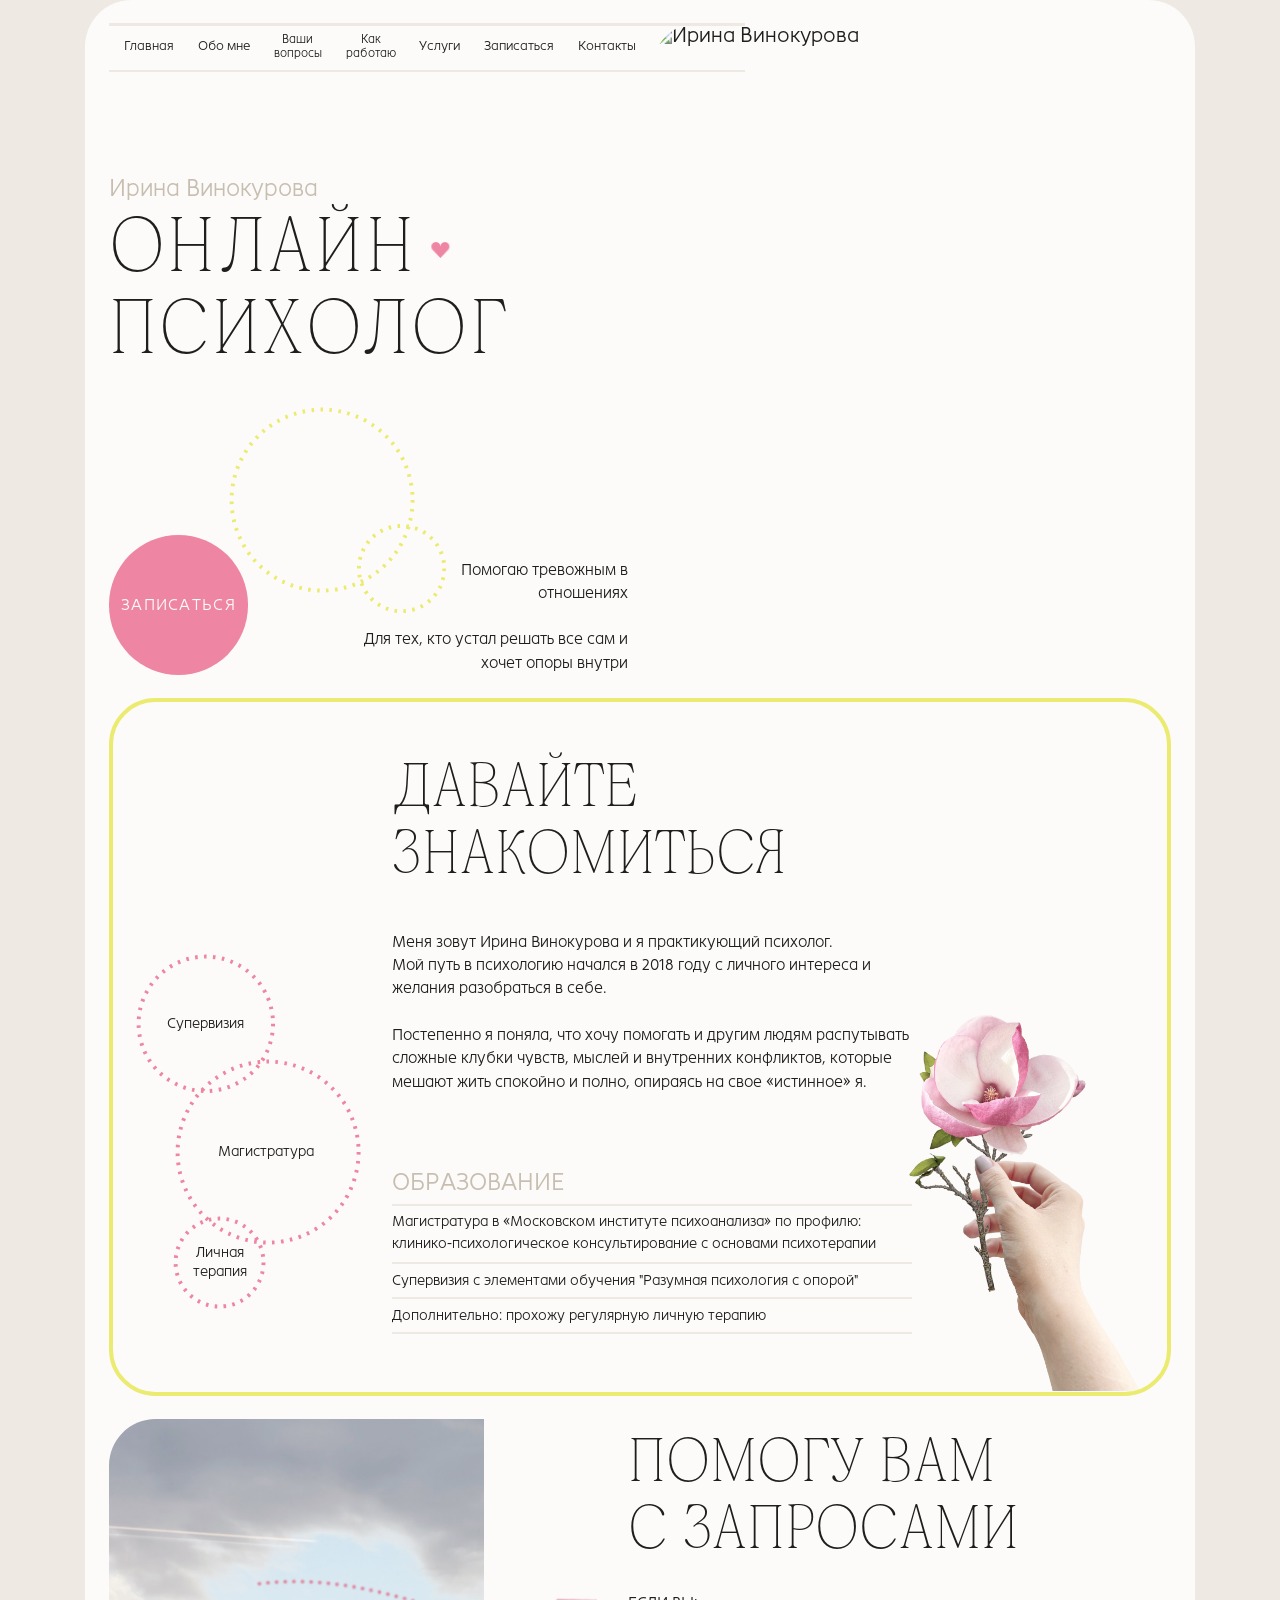
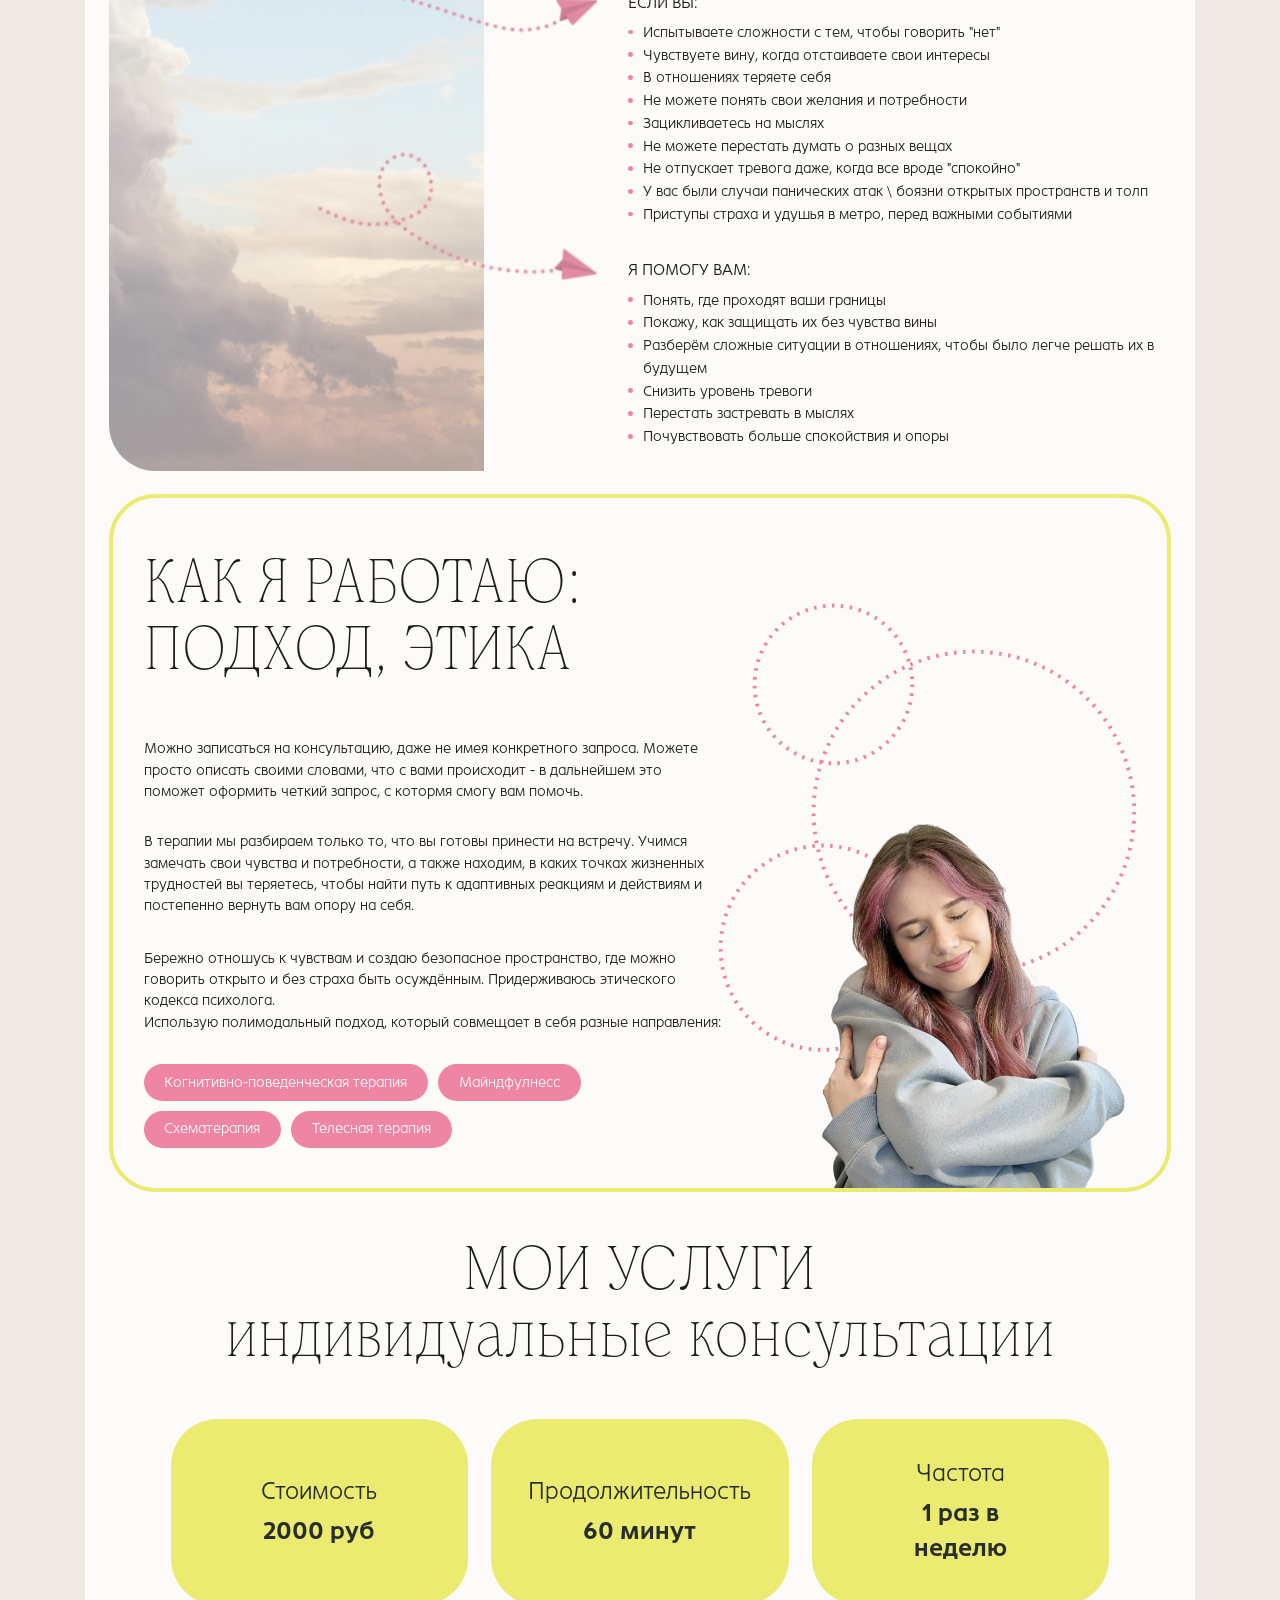
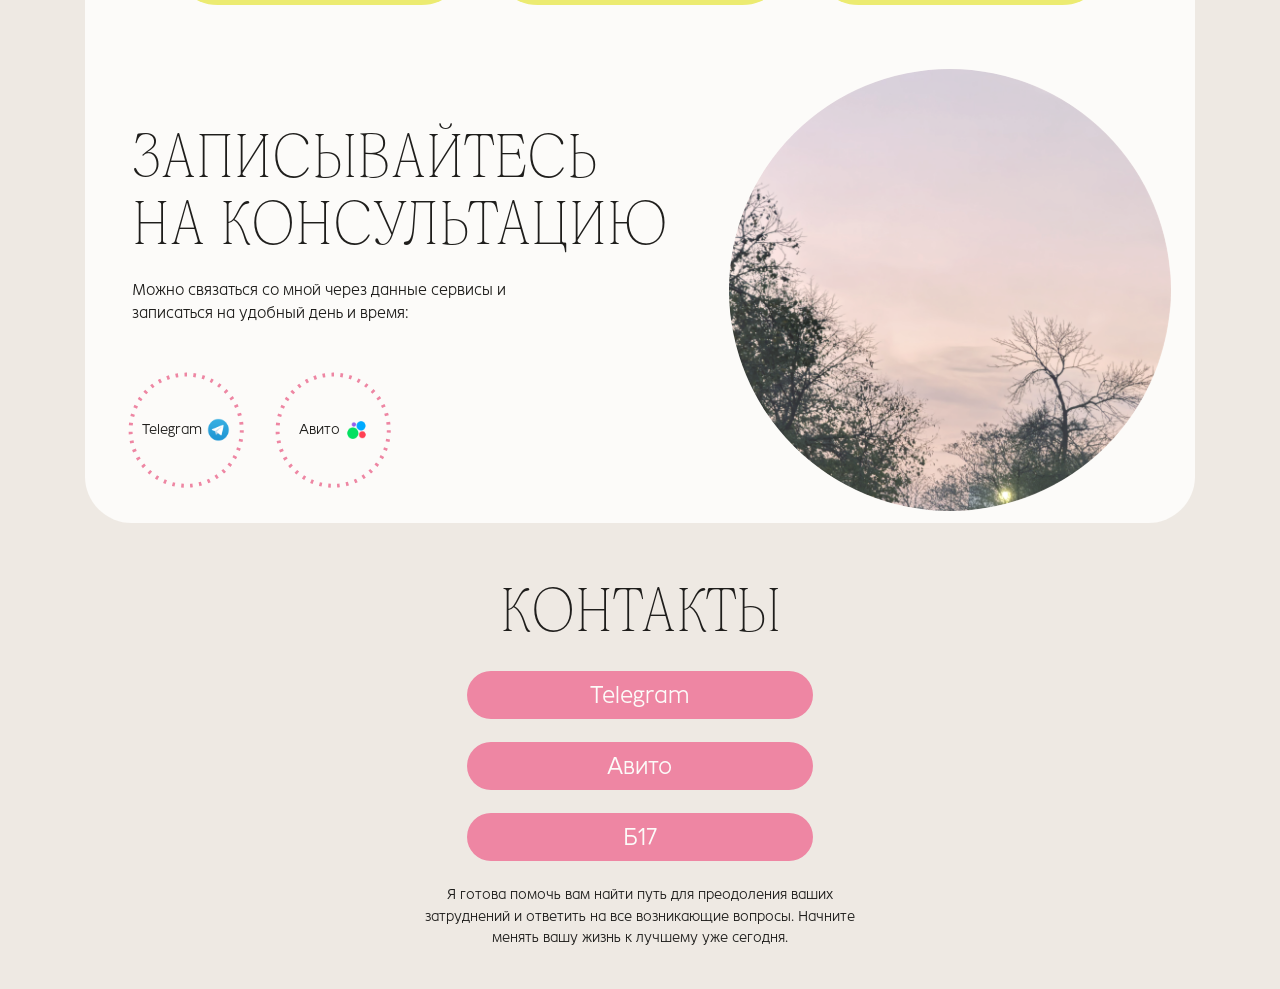
==== site/index.html @ 0ea5b1a6 "Add mobile version with responsive CSS" ====
<!DOCTYPE html>
<html lang="ru">
<head>
    <meta charset="UTF-8">
    <meta name="viewport" content="width=device-width, initial-scale=1.0">
    <title>Ирина Винокурова — Онлайн психолог</title>
    <link rel="stylesheet" href="css/style.css">
    <link rel="stylesheet" href="css/desktop.css" media="screen and (min-width: 601px)">
    <link rel="stylesheet" href="css/mobile.css" media="screen and (max-width: 600px)">
    <script>
        function scaleLayout() {
            const currentWidth = window.innerWidth;
            const wrapper = document.querySelector('.body-wrapper');
            if (!wrapper) return;
            
            if (currentWidth <= 600) {
                const baseWidth = 318;
                const scale = currentWidth / baseWidth;
                wrapper.style.zoom = scale;
            } else {
                const baseWidth = 990;
                const scale = currentWidth / baseWidth;
                wrapper.style.zoom = scale;
            }
        }
        window.addEventListener('resize', scaleLayout);
        window.addEventListener('load', scaleLayout);
    </script>
</head>
<body>
    <div class="body-wrapper">
            <div class="page-inner">

            <!-- ==================== СЕКЦИЯ 1: ГЛАВНАЯ ==================== -->
            <section class="section section-hero" id="main">
                <div class="hero-line-top"></div>

                <nav class="nav">
                    <a href="#main" class="nav-link">Главная</a>
                    <a href="#about" class="nav-link">Обо мне</a>
                    <a href="#requests" class="nav-link nav-link-two-lines">Ваши<br>вопросы</a>
                    <a href="#approach" class="nav-link nav-link-two-lines">Как<br>работаю</a>
                    <a href="#services" class="nav-link">Услуги</a>
                    <a href="#booking" class="nav-link">Записаться</a>
                    <a href="#contacts" class="nav-link">Контакты</a>
                </nav>

                <div class="hero-line-bottom"></div>

                <p class="name">Ирина Винокурова</p>

                <h1 class="hero-title">
                    ОНЛАЙН <img src="assets/images/heart.png" alt="" class="heart-icon"><br>ПСИХОЛОГ
                </h1>

                <svg class="dashed-circle-big" viewBox="0 0 144 144">
                    <circle cx="72" cy="72" r="70" fill="none" stroke="#ECEB71" stroke-width="3.06" stroke-dasharray="2 4.98"/>
                </svg>
                <svg class="dashed-circle-small" viewBox="0 0 69 69">
                    <circle cx="34.5" cy="34.5" r="33" fill="none" stroke="#ECEB71" stroke-width="3.06" stroke-dasharray="2 4.91"/>
                </svg>

                <a href="#booking" class="btn-circle">
                    <span>ЗАПИСАТЬСЯ</span>
                </a>

                <p class="hero-text hero-text-1">Помогаю тревожным в<br>отношениях</p>
                <p class="hero-text hero-text-2">Для тех, кто устал решать все сам и<br>хочет опоры внутри</p>

                <div class="hero-photo">
                    <img src="assets/images/ava.png" alt="Ирина Винокурова">
                </div>
            </section>

            <!-- ==================== СЕКЦИЯ 2: ОБО МНЕ ==================== -->
            <section class="section section-about" id="about">
                <div class="about-frame"></div>

                <svg class="about-circle-medium" viewBox="0 0 108 108">
                    <circle cx="54" cy="54" r="52" fill="none" stroke="#EE86A3" stroke-width="3.06" stroke-dasharray="2 4.95"/>
                </svg>
                <span class="about-circle-label about-circle-label-1">Супервизия</span>

                <svg class="about-circle-big" viewBox="0 0 144 144">
                    <circle cx="72" cy="72" r="70" fill="none" stroke="#EE86A3" stroke-width="3.06" stroke-dasharray="2 4.98"/>
                </svg>
                <span class="about-circle-label about-circle-label-2">Магистратура</span>

                <svg class="about-circle-small" viewBox="0 0 72 72">
                    <circle cx="36" cy="36" r="34" fill="none" stroke="#EE86A3" stroke-width="3.06" stroke-dasharray="2 4.89"/>
                </svg>
                <span class="about-circle-label about-circle-label-3">Личная<br>терапия</span>

                <h2 class="section-title about-title">ДАВАЙТЕ<br>ЗНАКОМИТЬСЯ</h2>

                <p class="about-text about-text-1">Меня зовут Ирина Винокурова и я практикующий психолог.<br>Мой путь в психологию начался в 2018 году с личного интереса и желания разобраться в себе.</p>
                <p class="about-text about-text-2">Постепенно я поняла, что хочу помогать и другим людям распутывать сложные клубки чувств, мыслей и внутренних конфликтов, которые мешают жить спокойно и полно, опираясь на свое «истинное» я.</p>

                <p class="about-subtitle">ОБРАЗОВАНИЕ</p>
                <div class="about-line about-line-1"></div>
                <p class="about-edu about-edu-1">Магистратура в «Московском институте психоанализа» по профилю:<br>клинико-психологическое консультирование с основами психотерапии</p>
                <div class="about-line about-line-2"></div>
                <p class="about-edu about-edu-2">Супервизия с элементами обучения "Разумная психология с опорой"</p>
                <div class="about-line about-line-3"></div>
                <p class="about-edu about-edu-3">Дополнительно: прохожу регулярную личную терапию</p>
                <div class="about-line about-line-4"></div>

                <div class="about-photo">
                    <img src="assets/images/hand.png" alt="">
                </div>
            </section>

            <!-- ==================== СЕКЦИЯ 3: ВАШИ ЗАПРОСЫ ==================== -->
            <section class="section section-requests" id="requests">
                <div class="requests-photo">
                    <img src="assets/images/sky.png" alt="">
                </div>
                <img src="assets/images/plane.png" alt="" class="requests-plane">

                <h2 class="section-title requests-title">ПОМОГУ ВАМ<br>С ЗАПРОСАМИ</h2>

                <div class="requests-list requests-list-if">
                    <p class="requests-list-title">ЕСЛИ ВЫ:</p>
                    <div class="requests-item"><span class="requests-dot"></span>Испытываете сложности с тем, чтобы говорить "нет"</div>
                    <div class="requests-item"><span class="requests-dot"></span>Чувствуете вину, когда отстаиваете свои интересы</div>
                    <div class="requests-item"><span class="requests-dot"></span>В отношениях теряете себя</div>
                    <div class="requests-item"><span class="requests-dot"></span>Не можете понять свои желания и потребности</div>
                    <div class="requests-item"><span class="requests-dot"></span>Зацикливаетесь на мыслях</div>
                    <div class="requests-item"><span class="requests-dot"></span>Не можете перестать думать о разных вещах</div>
                    <div class="requests-item"><span class="requests-dot"></span>Не отпускает тревога даже, когда все вроде "спокойно"</div>
                    <div class="requests-item"><span class="requests-dot"></span>У вас были случаи панических атак \ боязни открытых пространств и толп</div>
                    <div class="requests-item"><span class="requests-dot"></span>Приступы страха и удушья в метро, перед важными событиями</div>
                </div>

                <div class="requests-list requests-list-help">
                    <p class="requests-list-title">Я ПОМОГУ ВАМ:</p>
                    <div class="requests-item"><span class="requests-dot"></span>Понять, где проходят ваши границы</div>
                    <div class="requests-item"><span class="requests-dot"></span>Покажу, как защищать их без чувства вины</div>
                    <div class="requests-item"><span class="requests-dot"></span>Разберём сложные ситуации в отношениях, чтобы было легче решать их в будущем</div>
                    <div class="requests-item"><span class="requests-dot"></span>Снизить уровень тревоги</div>
                    <div class="requests-item"><span class="requests-dot"></span>Перестать застревать в мыслях</div>
                    <div class="requests-item"><span class="requests-dot"></span>Почувствовать больше спокойствия и опоры</div>
                </div>
            </section>

            <!-- ==================== СЕКЦИЯ 4: КАК РАБОТАЮ ==================== -->
            <section class="section section-approach" id="approach">
                <div class="approach-frame"></div>

                <h2 class="section-title approach-title">КАК Я РАБОТАЮ:<br>ПОДХОД, ЭТИКА</h2>

                <p class="approach-text approach-text-1">Можно записаться на консультацию, даже не имея конкретного запроса. Можете просто описать своими словами, что с вами происходит - в дальнейшем это поможет оформить четкий запрос, с котормя смогу вам помочь.</p>
                <p class="approach-text approach-text-2">В терапии мы разбираем только то, что вы готовы принести на встречу. Учимся замечать свои чувства и потребности, а также находим, в каких точках жизненных трудностей вы теряетесь, чтобы найти путь к адаптивных реакциям и действиям и постепенно вернуть вам опору на себя.</p>
                <p class="approach-text approach-text-3">Бережно отношусь к чувствам и создаю безопасное пространство, где можно говорить открыто и без страха быть осуждённым. Придерживаюсь этического кодекса психолога.<br>Использую полимодальный подход, который совмещает в себя разные направления:</p>

                <div class="approach-pills">
                    <div class="pill">Когнитивно-поведенческая терапия</div>
                    <div class="pill">Майндфулнесс</div>
                    <div class="pill">Схематерапия</div>
                    <div class="pill">Телесная терапия</div>
                </div>

                <svg class="approach-circle-small" viewBox="0 0 126 126">
                    <circle cx="63" cy="63" r="61" fill="none" stroke="#EE86A3" stroke-width="3.06" stroke-dasharray="2 4.97"/>
                </svg>
                <svg class="approach-circle-big" viewBox="0 0 252 252">
                    <circle cx="126" cy="126" r="124" fill="none" stroke="#EE86A3" stroke-width="3.06" stroke-dasharray="2 5.02"/>
                </svg>
                <svg class="approach-circle-medium" viewBox="0 0 162 162">
                    <circle cx="81" cy="81" r="79" fill="none" stroke="#EE86A3" stroke-width="3.06" stroke-dasharray="2 4.99"/>
                </svg>

                <div class="approach-photo">
                    <img src="assets/images/hugs.png" alt="">
                </div>
            </section>

            <!-- ==================== СЕКЦИЯ 5: УСЛУГИ ==================== -->
            <section class="section section-services" id="services">
                <h2 class="section-title services-title">МОИ УСЛУГИ<br>индивидуальные консультации</h2>

                <div class="services-cards">
                    <div class="service-card">
                        <p class="service-label">Стоимость</p>
                        <p class="service-value">2000 руб</p>
                    </div>
                    <div class="service-card">
                        <p class="service-label">Продолжительность</p>
                        <p class="service-value">60 минут</p>
                    </div>
                    <div class="service-card">
                        <p class="service-label">Частота</p>
                        <p class="service-value">1 раз в<br>неделю</p>
                    </div>
                </div>
            </section>

            <!-- ==================== СЕКЦИЯ 6: ЗАПИСАТЬСЯ ==================== -->
            <section class="section section-booking" id="booking">
                <h2 class="section-title booking-title">ЗАПИСЫВАЙТЕСЬ<br>НА КОНСУЛЬТАЦИЮ</h2>

                <p class="booking-text">Можно связаться со мной через данные сервисы и<br>записаться на удобный день и время:</p>

                <a href="https://t.me/ira_maemi" target="_blank" class="booking-circle booking-circle-left">
                    <svg class="booking-circle-svg" viewBox="0 0 90 90">
                        <circle cx="45" cy="45" r="43" fill="none" stroke="#EE86A3" stroke-width="3.06" stroke-dasharray="2 4.93"></circle>
                    </svg>
                    <span class="booking-circle-text">Telegram</span>
                    <img src="assets/images/Telegram.png" alt="Telegram" class="booking-circle-icon">
                </a>

                <a href="https://www.avito.ru/kaluga/predlozheniya_uslug/psiholog_onlayn._rabota_s_granitsami_i_otnosheniyami_7978698008" target="_blank" class="booking-circle booking-circle-right">
                    <svg class="booking-circle-svg" viewBox="0 0 90 90">
                        <circle cx="45" cy="45" r="43" fill="none" stroke="#EE86A3" stroke-width="3.06" stroke-dasharray="2 4.93"></circle>
                    </svg>
                    <span class="booking-circle-text">Авито</span>
                    <img src="assets/images/авито.png" alt="Авито" class="booking-circle-icon">
                </a>

                <div class="booking-photo">
                    <img src="assets/images/circle.png" alt="">
                </div>
            </section>

        </div>

        <!-- ==================== СЕКЦИЯ 7: КОНТАКТЫ ==================== -->
        <section class="section section-contacts" id="contacts">
            <h2 class="section-title contacts-title">КОНТАКТЫ</h2>

            <a href="https://t.me/ira_maemi" target="_blank" class="contact-pill">Telegram</a>
            <a href="https://www.avito.ru/kaluga/predlozheniya_uslug/psiholog_onlayn._rabota_s_granitsami_i_otnosheniyami_7978698008" target="_blank" class="contact-pill">Авито</a>
            <a href="https://www.b17.ru/id1115224/" target="_blank" class="contact-pill">Б17</a>

            <p class="contacts-text">Я готова помочь вам найти путь для преодоления ваших<br>затруднений и ответить на все возникающие вопросы. Начните<br>менять вашу жизнь к лучшему уже сегодня.</p>
        </section>

    </div>
</body>
</html>
---- site/css/style.css ----
/* ==================== ШРИФТЫ ==================== */
@font-face {
  font-family: 'Bonche';
  src: url('../assets/fonts/Bonche-Light.otf') format('opentype');
  font-weight: 300;
  font-style: normal;
}

@font-face {
  font-family: 'AA Stetica';
  src: url('../assets/fonts/AA Stetica Regular.otf') format('opentype');
  font-weight: 400;
  font-style: normal;
}

@font-face {
  font-family: 'AA Stetica';
  src: url('../assets/fonts/AA Stetica Bold.otf') format('opentype');
  font-weight: 700;
  font-style: normal;
}

/* ==================== CSS-ПЕРЕМЕННЫЕ (ОБЩИЕ) ==================== */
:root {
  --bg-body: #eee9e3;
  --bg-inner: #FCFBF9;
  --text-primary: #1F1E1C;
  --text-secondary: #c7beb0;
  --text-white: #FCFBF9;
  --text-on-green: #282E2C;
  --pink: #EE86A3;
  --green: #ECEB71;
  --gray-line: #eee9e3;
}

/* ==================== БАЗОВЫЕ СТИЛИ ==================== */
* {
  margin: 0;
  padding: 0;
  box-sizing: border-box;
}

html {
  scroll-behavior: smooth;
}

body {
  font-family: 'AA Stetica', sans-serif;
  color: var(--text-primary);
  background: var(--bg-body);
  margin: 0;
  display: flex;
  justify-content: center;
}

/* ==================== ОБЩИЕ ЭЛЕМЕНТЫ ==================== */
.section {
  position: relative;
  width: 100%;
}

.section-title {
  font-family: 'Bonche', sans-serif;
  font-weight: 300;
  color: var(--text-primary);
  line-height: 1.15;
}
---- site/css/desktop.css ----
/* ==================== ШРИФТЫ ==================== */
@font-face {
  font-family: 'Bonche';
  src: url('../assets/fonts/Bonche-Light.otf') format('opentype');
  font-weight: 300;
  font-style: normal;
}

@font-face {
  font-family: 'AA Stetica';
  src: url('../assets/fonts/AA Stetica Regular.otf') format('opentype');
  font-weight: 400;
  font-style: normal;
}

@font-face {
  font-family: 'AA Stetica';
  src: url('../assets/fonts/AA Stetica Bold.otf') format('opentype');
  font-weight: 700;
  font-style: normal;
}

/* ==================== CSS-ПЕРЕМЕННЫЕ ==================== */
:root {
  --mod: 66px;
  --micro: 18px;
  --line: 18px;

  --bg-body: #eee9e3;
  --bg-inner: #FCFBF9;
  --text-primary: #1F1E1C;
  --text-secondary: #c7beb0;
  --text-white: #FCFBF9;
  --text-on-green: #282E2C;
  --pink: #EE86A3;
  --green: #ECEB71;
  --gray-line: #eee9e3;

  --radius: 36px;
}

/* ==================== БАЗОВЫЕ СТИЛИ ==================== */
* {
  margin: 0;
  padding: 0;
  box-sizing: border-box;
}

html {
  scroll-behavior: smooth;
}

body {
  font-family: 'AA Stetica', sans-serif;
  color: var(--text-primary);
  background: var(--bg-body);
  margin: 0;
  display: flex;
  justify-content: center;
}

/* ==================== ОБЩИЕ КОНТЕЙНЕРЫ ==================== */
.body-wrapper {
  width: 990px;
  background: var(--bg-body);
  position: relative;
  padding: 0 calc(var(--mod));
  box-sizing: border-box;
  margin: 0 auto;
}

.page-inner {
  background: var(--bg-inner);
  border-radius: var(--radius);
  position: relative;
  width: 858px;
  overflow: hidden;
}

/* ==================== ОБЩИЕ ЭЛЕМЕНТЫ ==================== */
.section {
  position: relative;
  width: 100%;
}

.section-title {
  font-family: 'Bonche', sans-serif;
  font-weight: 300;
  color: var(--text-primary);
  line-height: 1.15;
}

/* ==================== СЕКЦИЯ 1: ГЛАВНАЯ ==================== */
.section-hero {
  height: 540px;
}

/* Полоски */
.hero-line-top {
  position: absolute;
  top: 18px;
  left: 18px;
  width: 492px;
  height: 1.8px;
  background: var(--gray-line);
}

.hero-line-bottom {
  position: absolute;
  top: 54px;
  left: 18px;
  width: 492px;
  height: 1.8px;
  background: #eee9e3;
}

/* Навигация */
.nav {
  position: absolute;
  top: 18px;
  left: 18px;
  width: 420px;
  height: 36px;
  display: flex;
  align-items: center;
  justify-content: space-between;
  padding: 0 12px;
}

.nav-link {
  font-family: 'AA Stetica', sans-serif;
  font-size: 10px;
  color: var(--text-primary);
  text-decoration: none;
  text-align: center;
  line-height: 1.3;
  transition: opacity 0.3s;
}

.nav-link:hover {
  opacity: 0.7;
}

.nav-link-two-lines {
  font-size: 9px;
  line-height: 1.2;
}

/* Имя */
.name {
  position: absolute;
  top: 135px;
  left: 18px;
  font-family: 'AA Stetica', sans-serif;
  font-size: 18px;
  color: var(--text-secondary);
}

/* Заголовок */
.hero-title {
  position: absolute;
  top: 162px;
  left: 18px;
  font-family: 'Bonche', sans-serif;
  font-size: 57px;
  font-weight: 300;
  line-height: 1.1;
  color: var(--text-primary);
  letter-spacing: 2px;
}

.heart-icon {
  width: 14px;
  height: auto;
  display: inline-block;
  vertical-align: middle;
  margin: 0 4px;
  transform: translateX(-9px);
}

/* Пунктирные круги */
.dashed-circle-big {
  position: absolute;
  width: 144px;
  height: 144px;
  left: 111px;
  top: 315px;
}

.dashed-circle-small {
  position: absolute;
  width: 69px;
  height: 69px;
  left: 210px;
  top: 405px;
}

/* Кнопка ЗАПИСАТЬСЯ */
.btn-circle {
  position: absolute;
  width: 108px;
  height: 108px;
  background: var(--pink);
  border-radius: 50%;
  display: flex;
  align-items: center;
  justify-content: center;
  text-decoration: none;
  left: 18px;
  top: 414px;
  transition: transform 0.3s;
}

.btn-circle:hover {
  transform: scale(1.05);
}

.btn-circle span {
  font-family: 'AA Stetica', sans-serif;
  font-size: 12px;
  color: var(--text-white);
  text-align: center;
  letter-spacing: 1px;
}

/* Тексты справа */
.hero-text {
  position: absolute;
  right: 402px;
  font-family: 'AA Stetica', sans-serif;
  font-size: 12px;
  line-height: 1.5;
  color: var(--text-primary);
  text-align: right;
}

.hero-text-1 {
  top: 432px;
  right: 438px;
}

.hero-text-2 {
  top: 486px;
  right: 438px;
}

/* Фото */
.hero-photo {
  position: absolute;
  right: 18px;
  top: 18px;
  width: 402px;
  height: 504px;
  border-radius: var(--radius);
  overflow: hidden;
}

.hero-photo img {
  width: 100%;
  height: 100%;
  object-fit: cover;
}

/* ==================== СЕКЦИЯ 2: ОБО МНЕ ==================== */
.section-about {
  height: 539.6px;
}

/* Рамка секции */
.about-frame {
  position: absolute;
  top: 0;
  left: 18px;
  width: 822px;
  height: 540px;
  border: 3.6px solid var(--green);
  border-radius: var(--radius);
  pointer-events: none;
  z-index: 1;
}

/* Пунктирные круги слева */
.about-circle-medium {
  position: absolute;
  width: 108px;
  height: 108px;
  left: 39px;
  top: 198px;
}

.about-circle-big {
  position: absolute;
  width: 144px;
  height: 144px;
  left: 69px;
  top: 279px;
}

.about-circle-small {
  position: absolute;
  width: 72px;
  height: 72px;
  left: 68px;
  top: 400.5px;
}

.about-circle-label {
  position: absolute;
  font-family: 'AA Stetica', sans-serif;
  font-size: 11px;
  color: var(--text-primary);
  text-align: center;
  line-height: 1.3;
}

.about-circle-label-1 {
  left: 63px;
  top: 245px;
}

.about-circle-label-2 {
  left: 103px;
  top: 344px;
}

.about-circle-label-3 {
  left: 83px;
  top: 422.5px;
}

/* Заголовок */
.about-title {
  position: absolute;
  top: 45px;
  left: 237px;
  font-size: 45px;
}

/* Тексты */
.about-text {
  position: absolute;
  left: 237px;
  width: 420px;
  font-family: 'AA Stetica', sans-serif;
  font-size: 12px;
  line-height: 1.5;
  color: var(--text-primary);
}

.about-text-1 {
  top: 180px;
}

.about-text-2 {
  top: 252px;
}

/* Образование */
.about-subtitle {
  position: absolute;
  left: 237px;
  top: 364px;
  font-family: 'AA Stetica', sans-serif;
  font-size: 18px;
  color: var(--text-secondary);
}

.about-line {
  position: absolute;
  left: 237px;
  width: 402px;
  height: 1.8px;
  background: var(--gray-line);
}

.about-line-1 { top: 391px; }
.about-line-2 { top: 436px; }
.about-line-3 { top: 463px; }
.about-line-4 { top: 490px; }

.about-edu {
  position: absolute;
  left: 237px;
  width: 420px;
  font-family: 'AA Stetica', sans-serif;
  font-size: 11px;
  line-height: 1.5;
  color: var(--text-primary);
}

.about-edu-1 { top: 397px; }
.about-edu-2 { top: 442px; }
.about-edu-3 { top: 469px; }

/* Фото руки */
.about-photo {
  position: absolute;
  right: 32px;
  top: 245px;
  width: 199px;
  height: 291px;
  border-bottom-right-radius: 36px;
}

.about-photo img {
  width: 100%;
  height: 100%;
  object-fit: contain;
}

/* ==================== СЕКЦИЯ 3: ВАШИ ЗАПРОСЫ ==================== */
.section-requests {
  height: 540px;
}

/* Фото неба */
.requests-photo {
  position: absolute;
  left: 18px;
  top: 18px;
  width: auto;
  height: 504px;
}


.requests-photo img {
  width: auto;
  height: 504px;
  border-radius: 36px 0 0 36px;
  display: block;
}

.requests-plane {
  position: absolute;
  left: 132px;
  top: 126px;
  width: 264px;
  height: 264px;
  object-fit: contain;
  z-index: 2;
}

/* Заголовок */
.requests-title {
  position: absolute;
  top: 27px;
  right: 18px;
  font-size: 45px;
  line-height: 1.15;
  width: 420px;
}

/* Списки */
.requests-list {
  position: absolute;
  right: 18px;
  width: 420px;
}

.requests-list-if {
  top: 153px;
}

.requests-list-help {
  top: 360px;
}

.requests-list-title {
  font-family: 'AA Stetica', sans-serif;
  font-size: 12px;
  font-weight: 400;
  color: var(--text-primary);
  margin-bottom: 8px;
}

.requests-item {
  font-family: 'AA Stetica', sans-serif;
  font-size: 11px;
  line-height: 1.6;
  color: var(--text-primary);
  display: flex;
  align-items: flex-start;
  gap: 8px;
}

.requests-dot {
  width: 3.6px;
  height: 3.6px;
  background: var(--pink);
  border-radius: 50%;
  flex-shrink: 0;
  margin-top: 6px;
}

/* ==================== СЕКЦИЯ 4: КАК РАБОТАЮ ==================== */
.section-approach {
  height: 540px;
}

/* Рамка */
.approach-frame {
  position: absolute;
  top: 0;
  left: 18px;
  width: 822px;
  height: 100%;
  border: 3.6px solid var(--green);
  border-radius: var(--radius);
  pointer-events: none;
}

/* Заголовок */
.approach-title {
  position: absolute;
  top: 45px;
  left: 45px;
  font-size: 45px;
  line-height: 1.15;
}

/* Тексты */
.approach-text {
  position: absolute;
  left: 45px;
  width: 450px;
  font-family: 'AA Stetica', sans-serif;
  font-size: 11px;
  line-height: 1.5;
  color: var(--text-primary);
}

.approach-text-1 { top: 189px; }
.approach-text-2 { top: 261px; }
.approach-text-3 { top: 351px; }

/* Овалы */
.approach-pills {
  position: absolute;
  left: 45px;
  top: 441px;
  display: flex;
  flex-wrap: wrap;
  gap: 8px;
  width: 420px;
}

.pill {
  background: var(--pink);
  color: var(--text-white);
  font-family: 'AA Stetica', sans-serif;
  font-size: 11px;
  padding: 8px 16px;
  border-radius: 20px;
  text-align: center;
  white-space: nowrap;
}

/* Пунктирные круги справа */
.approach-circle-small {
  position: absolute;
  width: 126px;
  height: 126px;
  right: 216px;
  top: 84px;
}

.approach-circle-big {
  position: absolute;
  width: 252px;
  height: 252px;
  right: 45px;
  top: 120px;
}

.approach-circle-medium {
  position: absolute;
  width: 162px;
  height: 162px;
  right: 207px;
  top: 270px;
}

/* Фото */
.approach-photo {
  position: absolute;
  right: 54px;
  top: 243px;
  width: 234px;
  height: 306px;
}

.approach-photo img {
  width: 100%;
  height: 100%;
  object-fit: contain;
}

/* ==================== СЕКЦИЯ 5: УСЛУГИ ==================== */
.section-services {
  height: 360px;
  text-align: center;
}

/* Заголовок */
.services-title {
  font-size: 45px;
  line-height: 1.15;
  padding-top: 36px;
}

/* Карточки */
.services-cards {
  display: flex;
  justify-content: center;
  gap: 18px;
  margin-top: 36px;
  padding: 0 66px;
}

.service-card {
  background: var(--green);
  border-radius: var(--radius);
  width: 231px;
  height: 144px;
  display: flex;
  flex-direction: column;
  align-items: center;
  justify-content: center;
  padding: 18px;
}

.service-label {
  font-family: 'AA Stetica', sans-serif;
  font-size: 18px;
  line-height: 27px;
  color: var(--text-on-green);
  margin-bottom: 4px;
}

.service-value {
  font-family: 'AA Stetica', sans-serif;
  font-size: 18px;
  font-weight: bold;
  color: var(--text-on-green);
  line-height: 27px;
}

/* ==================== СЕКЦИЯ 6: ЗАПИСАТЬСЯ ==================== */
.section-booking {
  height: 360px;
}

/* Заголовок */
.booking-title {
  position: absolute;
  top: 54px;
  left: 36px;
  font-size: 45px;
  line-height: 1.15;
}

/* Текст */
.booking-text {
  position: absolute;
  top: 171px;
  left: 36px;
  width: 300px;
  font-family: 'AA Stetica', sans-serif;
  font-size: 12px;
  line-height: 1.5;
  color: var(--text-primary);
}

/* Круги-ссылки */
.booking-circle {
  position: absolute;
  width: 90px;
  height: 90px;
  display: flex;
  align-items: center;
  justify-content: center;
  text-decoration: none;
  bottom: 27px;
  transition: transform 0.3s;
}

.booking-circle:hover {
  transform: scale(1.05);
}

.booking-circle-svg {
  position: absolute;
  width: 100%;
  height: 100%;
  top: 0;
  left: 0;
}

.booking-circle-text {
  font-family: 'AA Stetica', sans-serif;
  font-size: 11px;
  color: var(--text-primary);
  z-index: 1;
  margin-right: 4px;
}

.booking-circle-icon {
  width: 18px;
  height: 18px;
  z-index: 1;
}

.booking-circle-left {
  left: 33px;
}

.booking-circle-right {
  left: 147px;
}

/* Фото */
.booking-photo {
  position: absolute;
  right: 18px;
  bottom: 9px;
  width: 342px;
  height: 342px;
  border-radius: 50%;
  overflow: hidden;
}

.booking-photo img {
  width: 100%;
  height: 100%;
  object-fit: cover;
}

/* ==================== СЕКЦИЯ 7: КОНТАКТЫ ==================== */
.section-contacts {
  height: 360px;
  text-align: center;
  padding-top: 45px;
  background: var(--bg-body);
}

/* Заголовок */
.contacts-title {
  font-size: 45px;
  line-height: 1.15;
  margin-bottom: 18px;
}

/* Овалы-ссылки */
.contact-pill {
  display: block;
  background: var(--pink);
  color: var(--text-white);
  font-family: 'AA Stetica', sans-serif;
  font-size: 18px;
  text-decoration: none;
  padding: 8px 48px;
  border-radius: 20px;
  margin: 18px auto;
  transition: transform 0.3s;
  width: 267px;
}

.contact-pill:hover {
  transform: scale(1.05);
}

/* Заключительный текст */
.contacts-text {
  font-family: 'AA Stetica', sans-serif;
  font-size: 11px;
  line-height: 1.5;
  color: var(--text-primary);
  margin-top: 18px;
  padding: 0 198px;
}
---- site/css/mobile.css ----
/* ==================== MOBILE VERSION (max-width: 600px) ==================== */

:root {
  --mod: 66px;
  --micro: 18px;
  --line: 18px;
  --radius: 27px;
}

/* ==================== КОНТЕЙНЕРЫ ==================== */
.body-wrapper {
  width: 318px;
  background: var(--bg-body);
  position: relative;
  padding: 0 33px;
  box-sizing: border-box;
  margin: 0 auto;
}

.page-inner {
  background: var(--bg-inner);
  border-radius: var(--radius);
  position: relative;
  width: 252px;
  overflow: hidden;
}

/* ==================== СЕКЦИЯ 1: ГЛАВНАЯ ==================== */
.section-hero {
  height: 612px;
}

.hero-line-top {
  position: absolute;
  top: 9px;
  left: 9px;
  right: 9px;
  height: 1px;
  background: var(--gray-line);
}

.hero-line-bottom {
  position: absolute;
  top: 27px;
  left: 9px;
  right: 9px;
  height: 1px;
  background: var(--gray-line);
}

.nav {
  position: absolute;
  top: 10px;
  left: 9px;
  right: 9px;
  display: flex;
  justify-content: space-between;
  align-items: center;
  height: 16px;
}

.nav-link {
  font-family: 'AA Stetica', sans-serif;
  font-size: 6px;
  color: var(--text-primary);
  text-decoration: none;
  text-align: center;
  line-height: 1.25;
}

.nav-link-two-lines {
  line-height: 1.25;
}

.name {
  position: absolute;
  top: 54px;
  left: 9px;
  font-family: 'AA Stetica', sans-serif;
  font-size: 12.6px;
  color: var(--text-secondary);
}

.hero-title {
  position: absolute;
  top: 81px;
  left: 9px;
  font-family: 'Bonche', sans-serif;
  font-weight: 300;
  font-size: 36px;
  line-height: 1.15;
  color: var(--text-primary);
}

.heart-icon {
  width: 12.6px;
  height: auto;
  vertical-align: middle;
}

.dashed-circle-big {
  position: absolute;
  left: 54px;
  bottom: 153px;
  width: 108px;
  height: 108px;
}

.dashed-circle-small {
  position: absolute;
  left: 54px;
  bottom: 99px;
  width: 54px;
  height: 54px;
}

.btn-circle {
  position: absolute;
  left: 9px;
  bottom: 72px;
  width: 72px;
  height: 72px;
  background: var(--pink);
  border-radius: 50%;
  display: flex;
  align-items: center;
  justify-content: center;
  text-decoration: none;
  color: var(--text-white);
  font-family: 'AA Stetica', sans-serif;
  font-size: 14.4px;
  text-align: center;
  transition: transform 0.3s;
  z-index: 2;
}

.btn-circle:hover {
  transform: scale(1.05);
}

.hero-text {
  position: absolute;
  right: 9px;
  font-family: 'AA Stetica', sans-serif;
  font-size: 7.2px;
  line-height: 1.33;
  color: var(--text-primary);
  text-align: right;
}

.hero-text-1 {
  top: 540px;
}

.hero-text-2 {
  top: 576px;
}

.hero-photo {
  position: absolute;
  left: 9px;
  top: 162px;
  width: 168px;
  height: 243px;
  border-radius: 27px;
  overflow: hidden;
  z-index: 1;
}

.hero-photo img {
  width: 100%;
  height: 100%;
  object-fit: cover;
}

/* ==================== СЕКЦИЯ 2: ОБО МНЕ ==================== */
.section-about {
  height: 900px;
}

.about-frame {
  position: absolute;
  top: 504px;
  left: 9px;
  width: 234px;
  height: 72px;
  border: 1px solid var(--green);
  border-radius: 27px;
}

.about-title {
  position: absolute;
  top: 459px;
  left: 9px;
  font-size: 27px;
  line-height: 1.15;
}

.about-text {
  position: absolute;
  left: 9px;
  font-family: 'AA Stetica', sans-serif;
  font-size: 7.2px;
  line-height: 1.33;
  color: var(--text-primary);
}

.about-text-1 {
  top: 522px;
}

.about-text-2 {
  top: 594px;
}

.about-photo {
  position: absolute;
  left: 99px;
  top: 576px;
  width: 153px;
  height: 153px;
  border-radius: 27px;
  overflow: hidden;
}

.about-photo img {
  width: 100%;
  height: 100%;
  object-fit: cover;
}

.about-subtitle {
  position: absolute;
  top: 684px;
  left: 9px;
  font-family: 'AA Stetica', sans-serif;
  font-size: 12.6px;
  color: var(--text-primary);
}

.about-line {
  position: absolute;
  left: 9px;
  width: 234px;
  height: 1px;
  background: var(--gray-line);
}

.about-line-1 {
  top: 711px;
}

.about-line-2 {
  top: 783px;
}

.about-line-3 {
  top: 855px;
}

.about-line-4 {
  top: 891px;
}

.about-edu {
  position: absolute;
  left: 9px;
  font-family: 'AA Stetica', sans-serif;
  font-size: 7.2px;
  line-height: 1.33;
  color: var(--text-primary);
}

.about-edu-1 {
  top: 720px;
}

.about-edu-2 {
  top: 792px;
}

.about-edu-3 {
  top: 864px;
}

.about-circle-medium {
  position: absolute;
  left: 49.5px;
  top: 747px;
  width: 99px;
  height: 99px;
}

.about-circle-big {
  position: absolute;
  left: 66px;
  top: 720px;
  width: 108px;
  height: 108px;
}

.about-circle-small {
  position: absolute;
  left: 112.5px;
  top: 801px;
  width: 63px;
  height: 63px;
}

.about-circle-label {
  position: absolute;
  font-family: 'AA Stetica', sans-serif;
  font-size: 7.2px;
  color: var(--text-primary);
  text-align: center;
}

.about-circle-label-1 {
  left: 76.5px;
  top: 792px;
}

.about-circle-label-2 {
  left: 93px;
  top: 769.5px;
}

.about-circle-label-3 {
  left: 121.5px;
  top: 823.5px;
  text-align: center;
  line-height: 1.33;
}

/* ==================== СЕКЦИЯ 3: ВАШИ ЗАПРОСЫ ==================== */
.section-requests {
  height: 720px;
}

.requests-title {
  position: absolute;
  top: 963px;
  left: 9px;
  font-size: 27px;
  line-height: 1.15;
}

.requests-photo {
  position: absolute;
  top: 1026px;
  left: 9px;
  right: 9px;
  height: 297px;
  border-radius: 27px;
  overflow: hidden;
}

.requests-photo img {
  width: 100%;
  height: 100%;
  object-fit: cover;
}

.requests-plane {
  position: absolute;
  top: 1008px;
  left: 9px;
  width: 297px;
  height: 297px;
  object-fit: contain;
  z-index: 2;
}

.requests-list {
  position: absolute;
  left: 18px;
  font-family: 'AA Stetica', sans-serif;
  font-size: 7.2px;
  line-height: 1.33;
  color: var(--text-primary);
}

.requests-list-if {
  top: 1332px;
}

.requests-list-help {
  top: 1494px;
}

.requests-list-title {
  font-family: 'AA Stetica', sans-serif;
  font-size: 7.2px;
  font-weight: 400;
  color: var(--text-primary);
  margin-bottom: 8px;
}

.requests-item {
  font-family: 'AA Stetica', sans-serif;
  font-size: 7.2px;
  line-height: 1.6;
  color: var(--text-primary);
  margin-bottom: 4px;
  padding-left: 12px;
  position: relative;
}

.requests-dot {
  position: absolute;
  left: 0;
  top: 4px;
  width: 5px;
  height: 5px;
  background: var(--pink);
  border-radius: 50%;
}

/* ==================== СЕКЦИЯ 4: КАК РАБОТАЮ ==================== */
.section-approach {
  height: 900px;
}

.approach-frame {
  position: absolute;
  top: 1548px;
  left: 9px;
  width: 234px;
  height: 342px;
  border: 1px solid var(--green);
  border-radius: 27px;
}

.approach-title {
  position: absolute;
  top: 1413px;
  left: 9px;
  font-size: 27px;
  line-height: 1.15;
}

.approach-text {
  position: absolute;
  left: 9px;
  font-family: 'AA Stetica', sans-serif;
  font-size: 7.2px;
  line-height: 1.33;
  color: var(--text-primary);
}

.approach-text-1 {
  top: 1458px;
}

.approach-text-2 {
  top: 1548px;
}

.approach-text-3 {
  top: 1638px;
}

.approach-pills {
  position: absolute;
  top: 1728px;
  left: 9px;
  display: flex;
  flex-wrap: wrap;
  gap: 6px;
}

.pill {
  background: var(--pink);
  color: var(--text-white);
  font-family: 'AA Stetica', sans-serif;
  font-size: 12.6px;
  padding: 4px 12px;
  border-radius: 18px;
  text-align: center;
}

.approach-circle-small {
  position: absolute;
  left: 18px;
  bottom: 72px;
  width: 72px;
  height: 72px;
}

.approach-circle-big {
  position: absolute;
  left: 42px;
  bottom: 18px;
  width: 108px;
  height: 108px;
}

.approach-circle-medium {
  position: absolute;
  left: 112.5px;
  bottom: 54px;
  width: 54px;
  height: 54px;
}

.approach-photo {
  position: absolute;
  left: 27px;
  top: 1656px;
  width: 162px;
  height: 162px;
  border-radius: 27px;
  overflow: hidden;
}

.approach-photo img {
  width: 100%;
  height: 100%;
  object-fit: cover;
}

/* ==================== СЕКЦИЯ 5: УСЛУГИ ==================== */
.section-services {
  height: 360px;
}

.services-title {
  position: absolute;
  top: 1836px;
  left: 50%;
  transform: translateX(-50%);
  font-size: 27px;
  line-height: 1.15;
  text-align: center;
}

.services-cards {
  position: absolute;
  top: 1908px;
  left: 9px;
  right: 9px;
  display: flex;
  flex-direction: column;
  gap: 9px;
}

.service-card {
  background: var(--green);
  border-radius: 18px;
  padding: 9px;
  text-align: center;
  height: 72px;
  display: flex;
  flex-direction: column;
  justify-content: center;
  align-items: center;
}

.service-label {
  font-family: 'AA Stetica', sans-serif;
  font-size: 12.6px;
  color: var(--text-on-green);
  margin-bottom: 4px;
}

.service-value {
  font-family: 'AA Stetica', sans-serif;
  font-size: 12.6px;
  font-weight: 700;
  color: var(--text-on-green);
}

/* ==================== СЕКЦИЯ 6: ЗАПИСАТЬСЯ ==================== */
.section-booking {
  height: 540px;
}

.booking-title {
  position: absolute;
  top: 2007px;
  left: 9px;
  font-size: 27px;
  line-height: 1.15;
  text-align: center;
}

.booking-text {
  position: absolute;
  top: 2052px;
  left: 9px;
  font-family: 'AA Stetica', sans-serif;
  font-size: 7.2px;
  line-height: 1.33;
  color: var(--text-primary);
}

.booking-circle {
  position: absolute;
  width: 63px;
  height: 63px;
  display: flex;
  align-items: center;
  justify-content: center;
  text-decoration: none;
  transition: transform 0.3s;
}

.booking-circle:hover {
  transform: scale(1.05);
}

.booking-circle-left {
  left: 18px;
  top: 2106px;
}

.booking-circle-right {
  left: 18px;
  top: 2196px;
}

.booking-circle-svg {
  position: absolute;
  width: 100%;
  height: 100%;
  top: 0;
  left: 0;
}

.booking-circle-text {
  font-family: 'AA Stetica', sans-serif;
  font-size: 7.2px;
  color: var(--text-primary);
  z-index: 1;
  margin-right: 4px;
}

.booking-circle-icon {
  width: 14px;
  height: 14px;
  z-index: 1;
}

.booking-photo {
  position: absolute;
  right: 18px;
  top: 2097px;
  width: 180px;
  height: 180px;
  border-radius: 50%;
  overflow: hidden;
}

.booking-photo img {
  width: 100%;
  height: 100%;
  object-fit: cover;
}

/* ==================== СЕКЦИЯ 7: КОНТАКТЫ ==================== */
.section-contacts {
  height: 360px;
  text-align: center;
  padding-top: 27px;
  background: var(--bg-body);
}

.contacts-title {
  font-size: 27px;
  line-height: 1.15;
  margin-bottom: 9px;
}

.contact-pill {
  display: block;
  background: var(--pink);
  color: var(--text-white);
  font-family: 'AA Stetica', sans-serif;
  font-size: 12.6px;
  text-decoration: none;
  padding: 6px 36px;
  border-radius: 18px;
  margin: 9px auto;
  transition: transform 0.3s;
  width: 180px;
}

.contact-pill:hover {
  transform: scale(1.05);
}

.contacts-text {
  font-family: 'AA Stetica', sans-serif;
  font-size: 7.2px;
  line-height: 1.5;
  color: var(--text-primary);
  margin-top: 9px;
  padding: 0 27px;
}
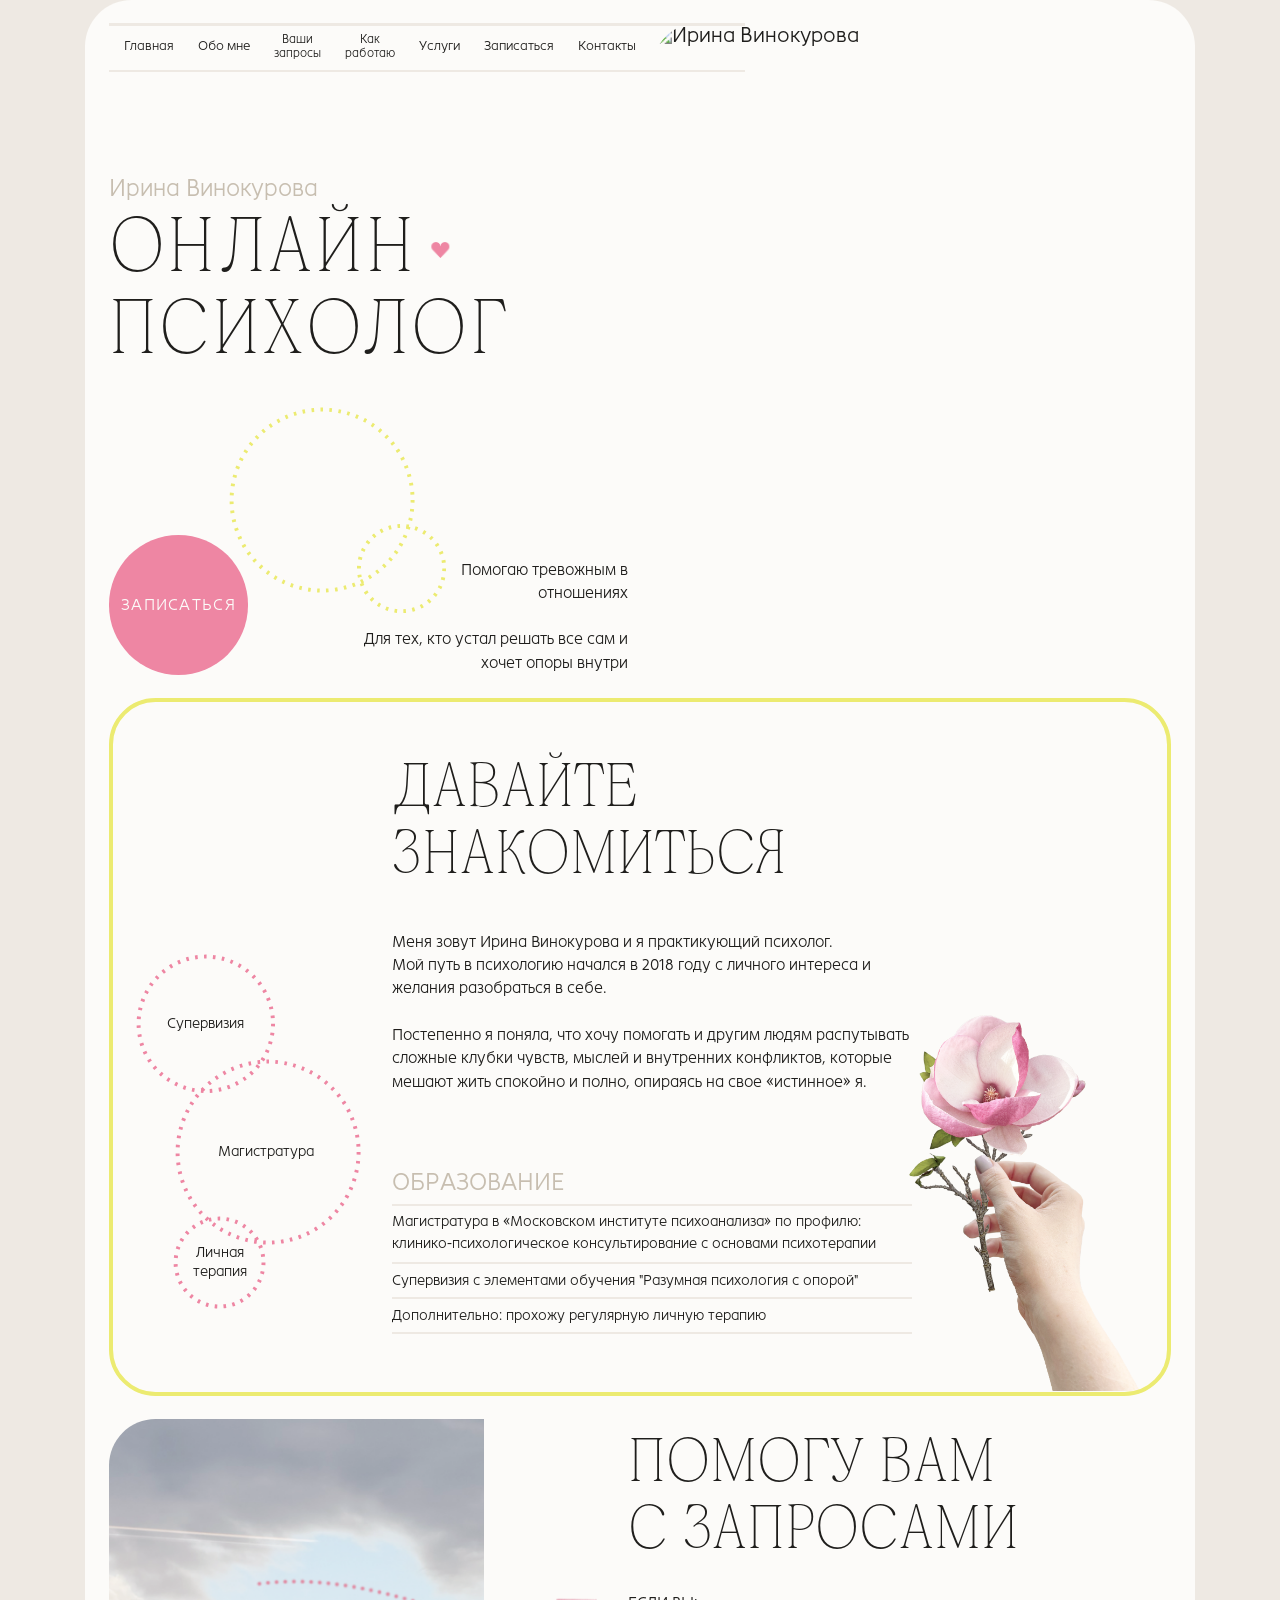
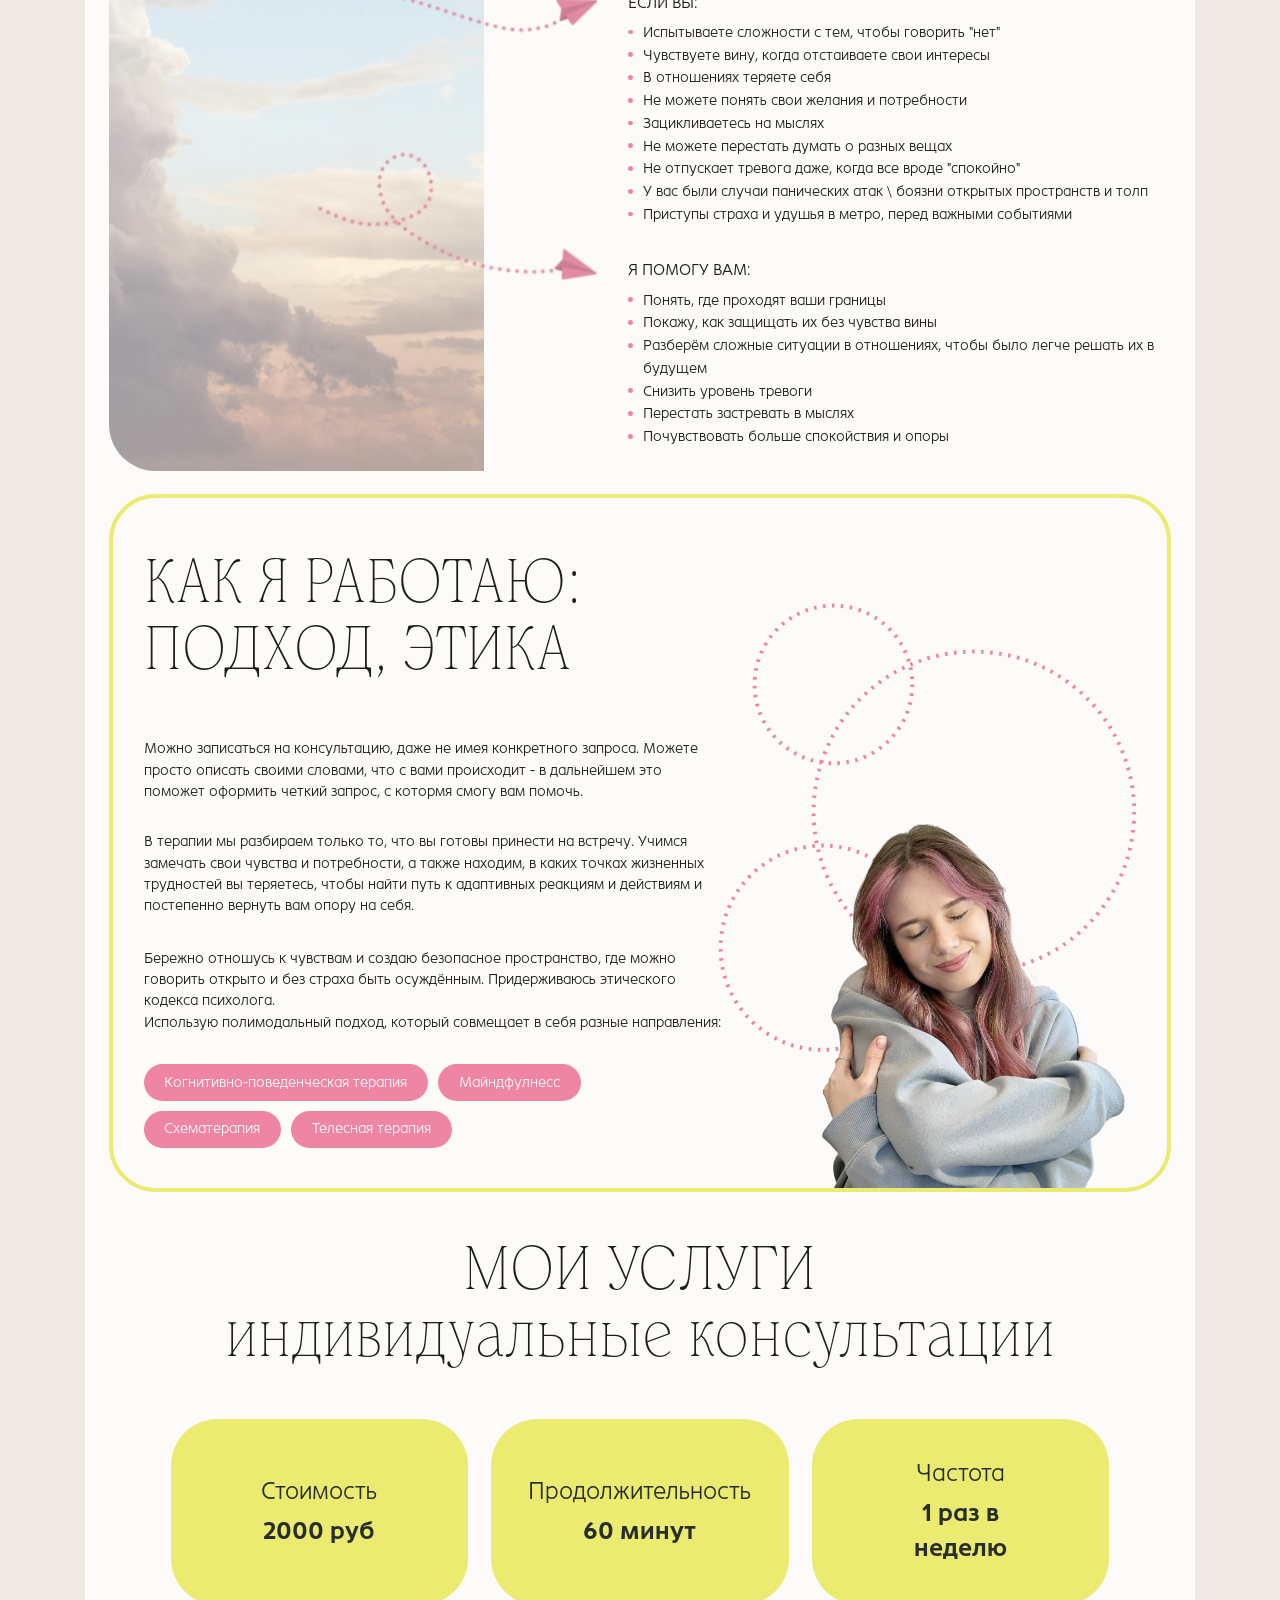
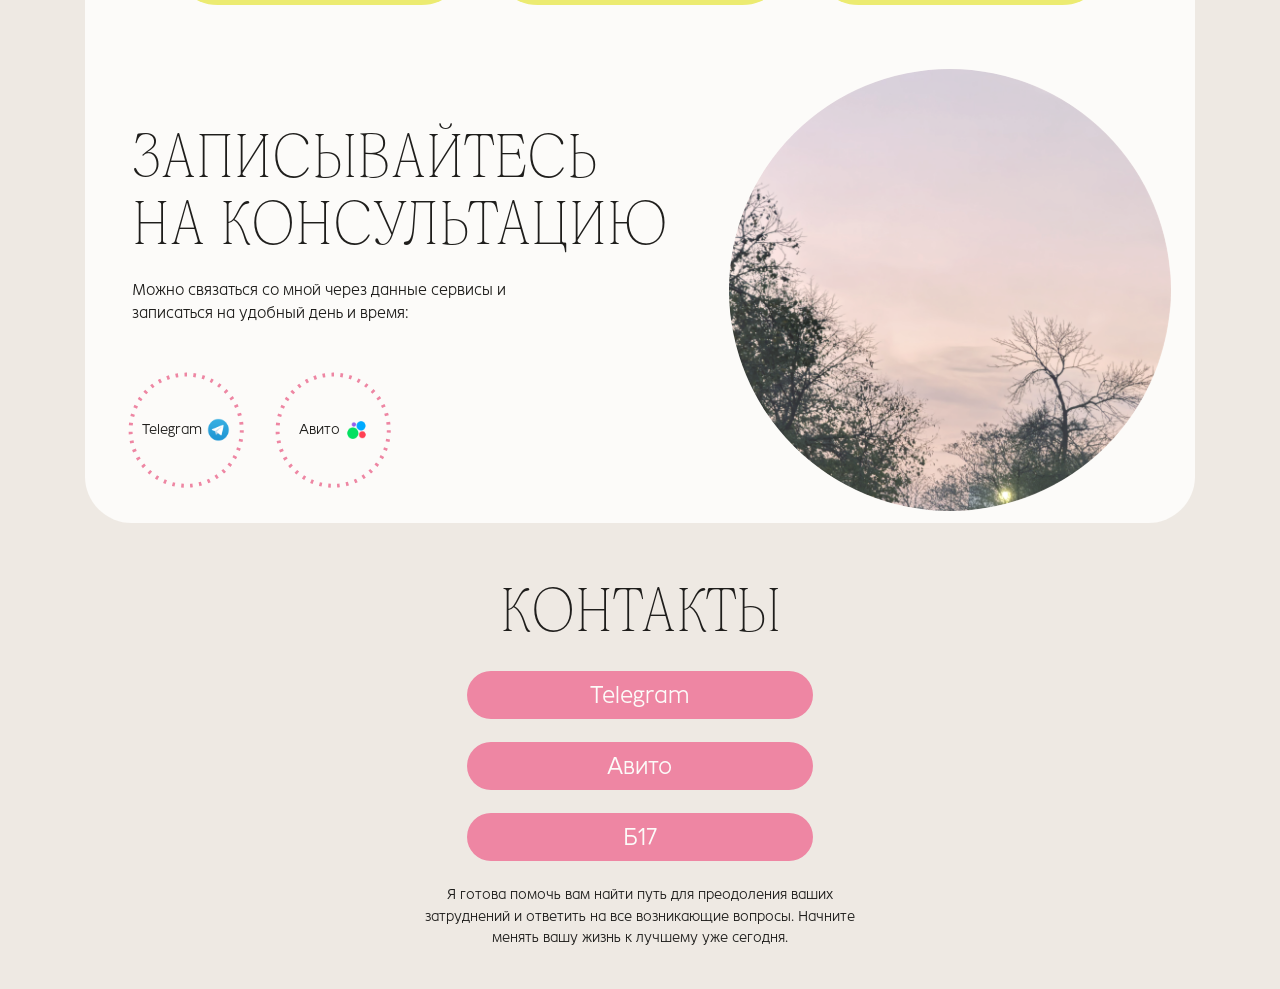
==== commit d45b5029: "Update mobile.css: adjust section heights, about section positioning, page-inner zoom, body-wrapper " ====
--- a/site/index.html
+++ b/site/index.html
@@ -5,26 +5,31 @@
     <meta name="viewport" content="width=device-width, initial-scale=1.0">
     <title>Ирина Винокурова — Онлайн психолог</title>
     <link rel="stylesheet" href="css/style.css">
-    <link rel="stylesheet" href="css/desktop.css" media="screen and (min-width: 601px)">
-    <link rel="stylesheet" href="css/mobile.css" media="screen and (max-width: 600px)">
+    <link id="layout-css" rel="stylesheet" href="css/desktop.css">
     <script>
-        function scaleLayout() {
+        function setLayout() {
             const currentWidth = window.innerWidth;
             const wrapper = document.querySelector('.body-wrapper');
-            if (!wrapper) return;
+            const cssLink = document.getElementById('layout-css');
             
             if (currentWidth <= 600) {
-                const baseWidth = 318;
-                const scale = currentWidth / baseWidth;
-                wrapper.style.zoom = scale;
+                cssLink.href = 'css/mobile.css';
+                if (wrapper) {
+                    const baseWidth = 318;
+                    const scale = currentWidth / baseWidth;
+                    wrapper.style.zoom = scale;
+                }
             } else {
-                const baseWidth = 990;
-                const scale = currentWidth / baseWidth;
-                wrapper.style.zoom = scale;
+                cssLink.href = 'css/desktop.css';
+                if (wrapper) {
+                    const baseWidth = 990;
+                    const scale = currentWidth / baseWidth;
+                    wrapper.style.zoom = scale;
+                }
             }
         }
-        window.addEventListener('resize', scaleLayout);
-        window.addEventListener('load', scaleLayout);
+        window.addEventListener('resize', setLayout);
+        window.addEventListener('load', setLayout);
     </script>
 </head>
 <body>
@@ -38,7 +43,7 @@
                 <nav class="nav">
                     <a href="#main" class="nav-link">Главная</a>
                     <a href="#about" class="nav-link">Обо мне</a>
-                    <a href="#requests" class="nav-link nav-link-two-lines">Ваши<br>вопросы</a>
+                    <a href="#requests" class="nav-link nav-link-two-lines">Ваши<br>запросы</a>
                     <a href="#approach" class="nav-link nav-link-two-lines">Как<br>работаю</a>
                     <a href="#services" class="nav-link">Услуги</a>
                     <a href="#booking" class="nav-link">Записаться</a>
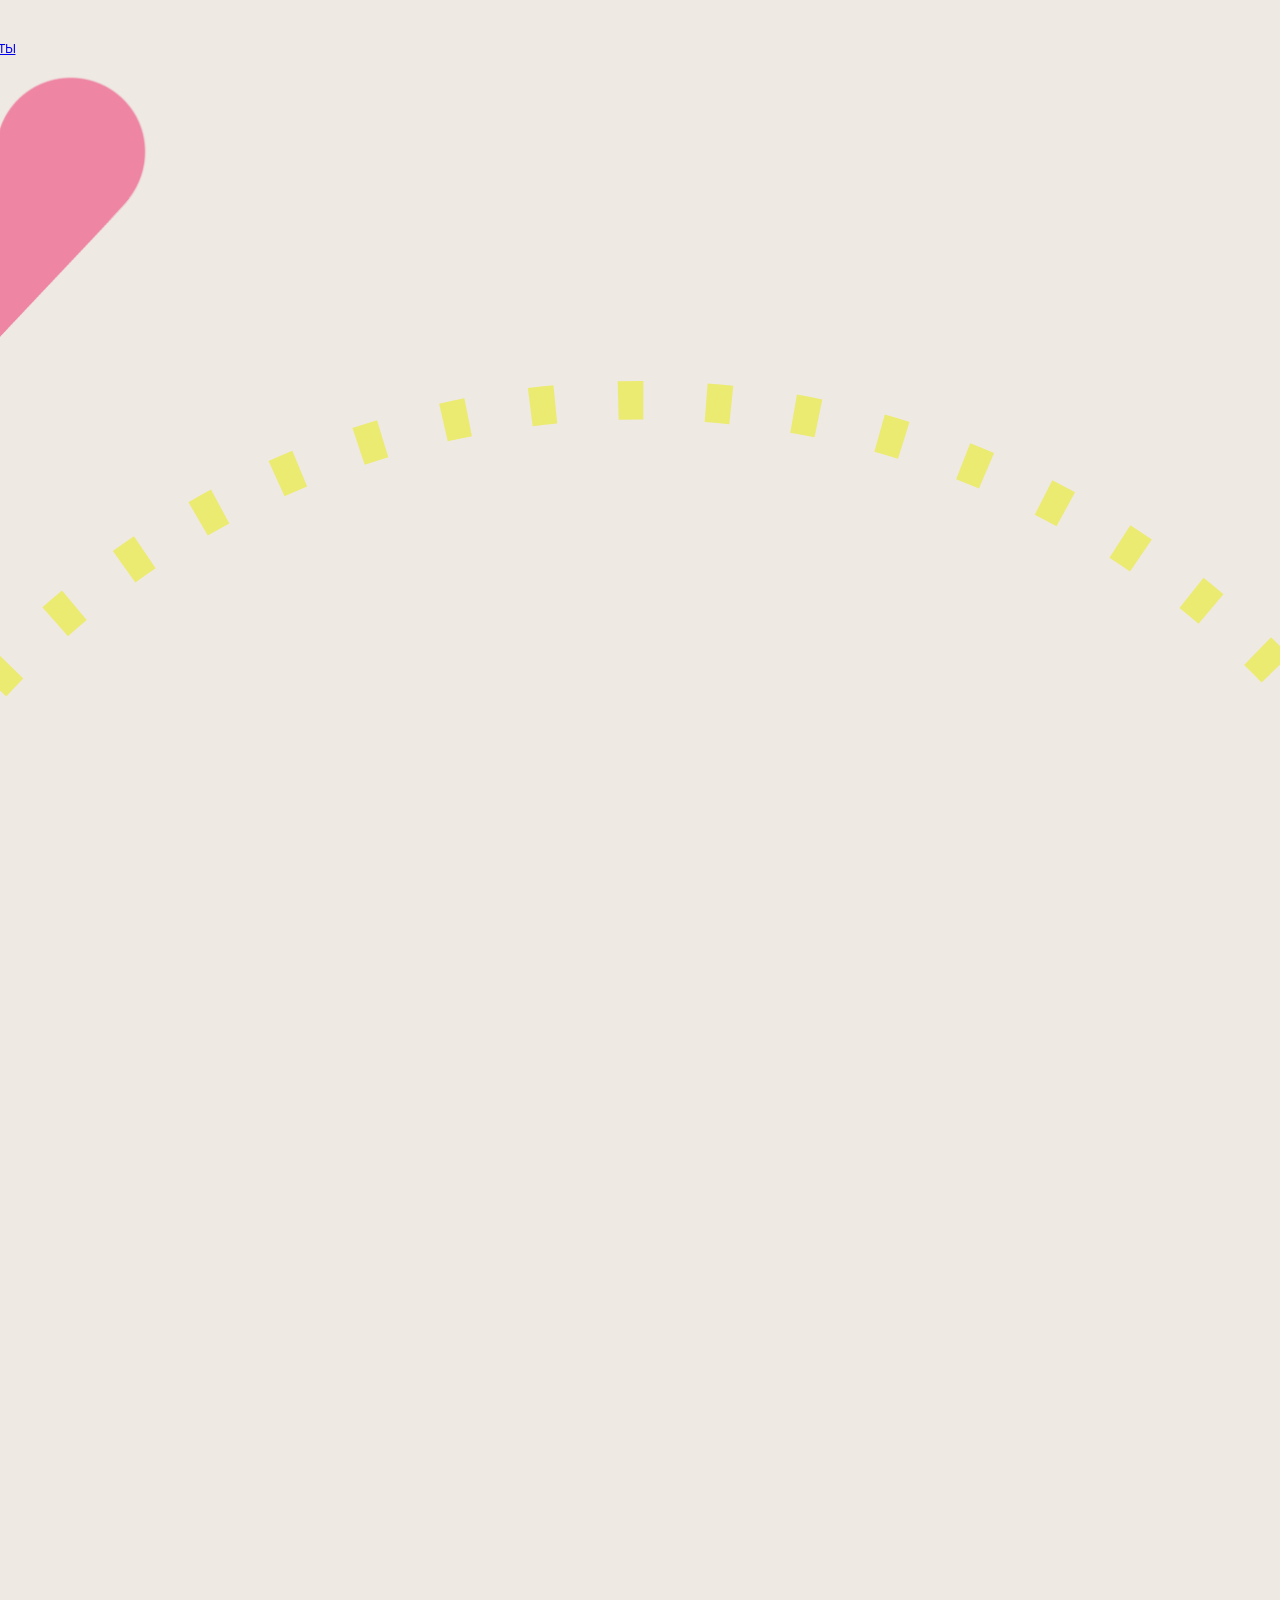
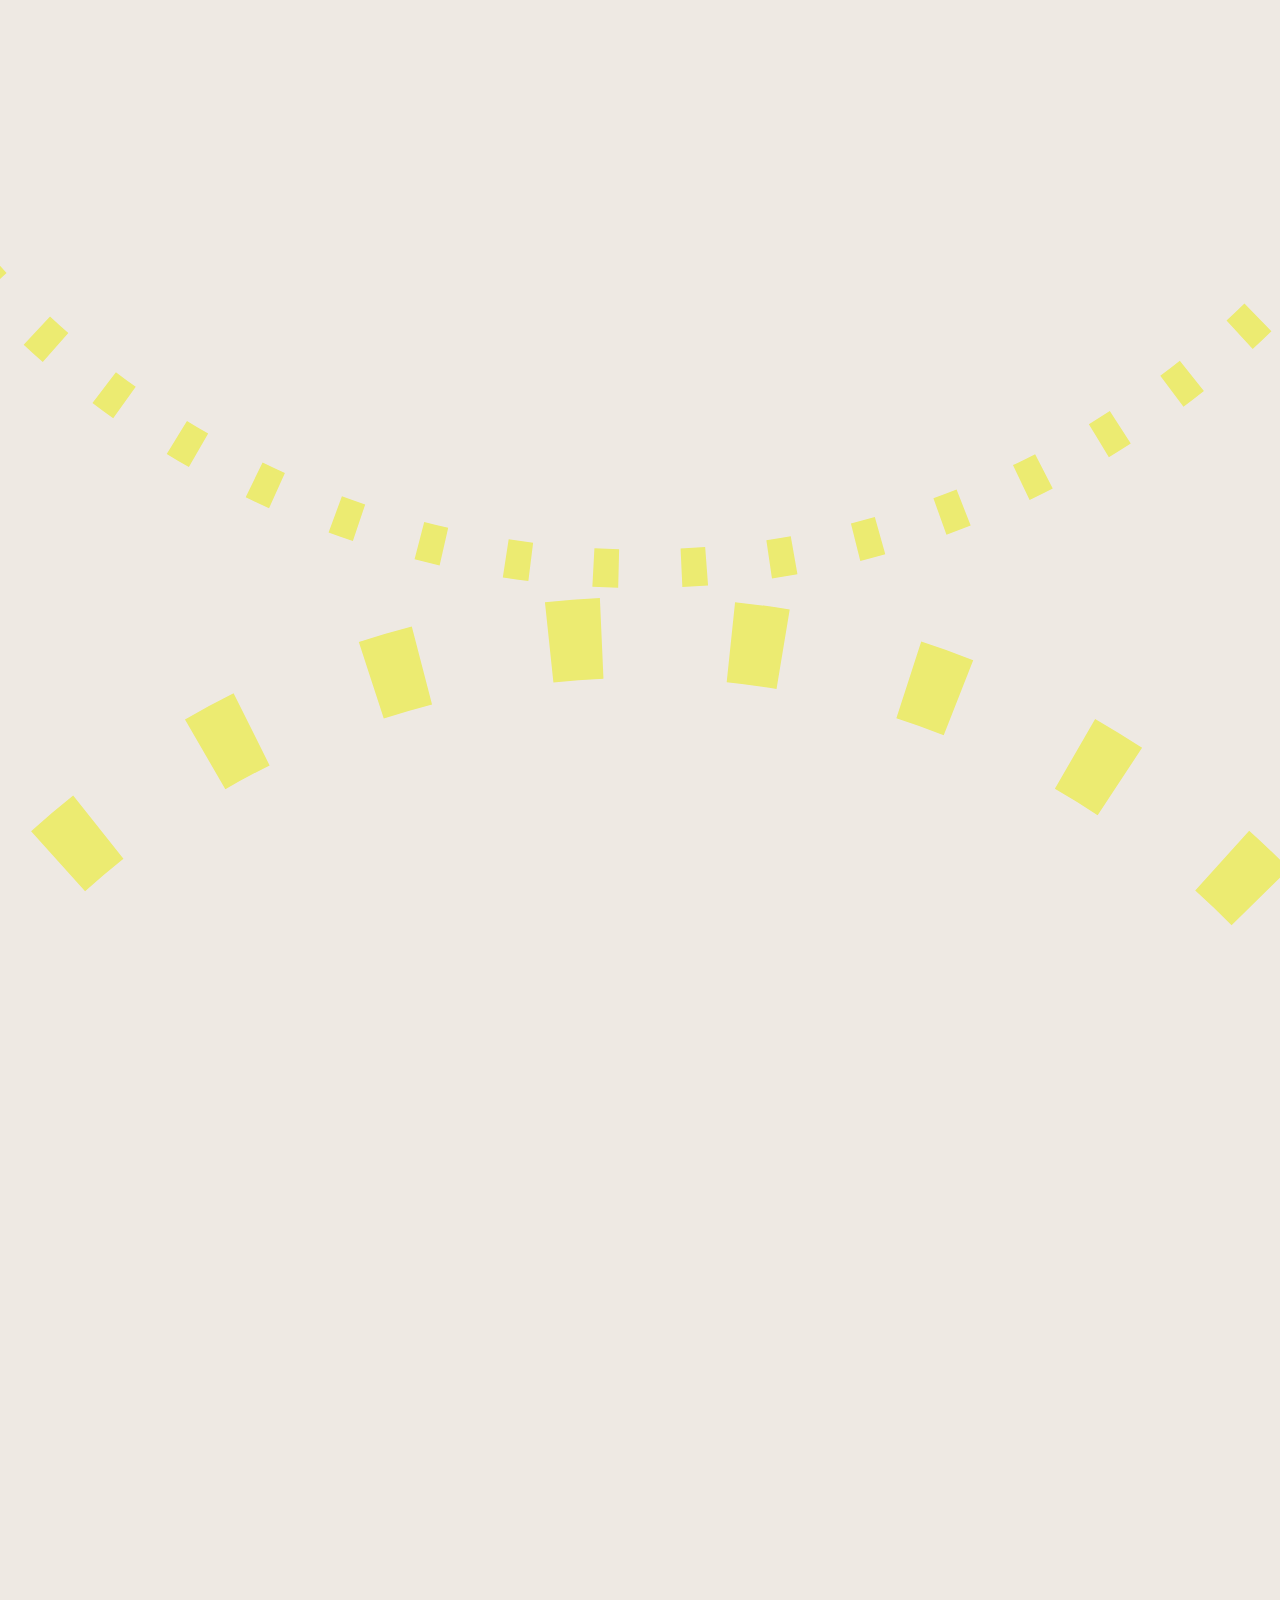
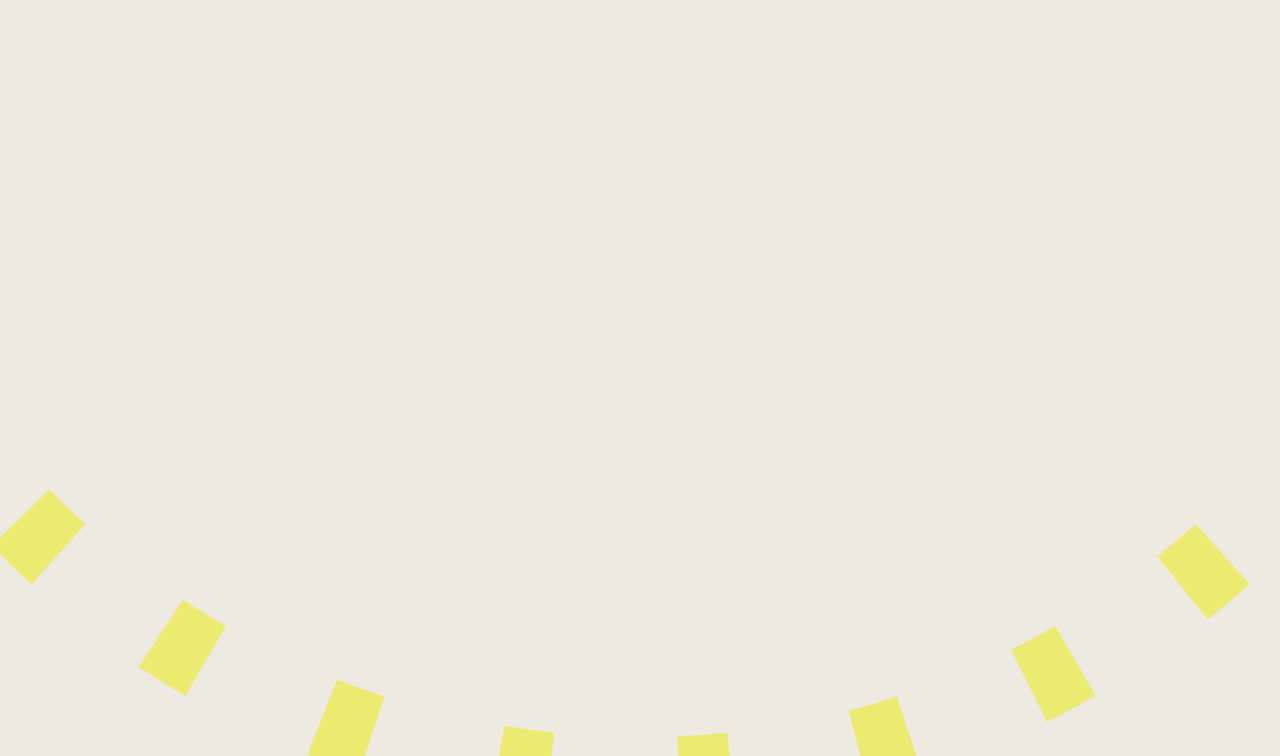
==== commit ecdfd793: "Update mobile" ====
--- a/site/index.html
+++ b/site/index.html
@@ -8,25 +8,8 @@
     <link id="layout-css" rel="stylesheet" href="css/desktop.css">
     <script>
         function setLayout() {
-            const currentWidth = window.innerWidth;
-            const wrapper = document.querySelector('.body-wrapper');
             const cssLink = document.getElementById('layout-css');
-            
-            if (currentWidth <= 600) {
-                cssLink.href = 'css/mobile.css';
-                if (wrapper) {
-                    const baseWidth = 318;
-                    const scale = currentWidth / baseWidth;
-                    wrapper.style.zoom = scale;
-                }
-            } else {
-                cssLink.href = 'css/desktop.css';
-                if (wrapper) {
-                    const baseWidth = 990;
-                    const scale = currentWidth / baseWidth;
-                    wrapper.style.zoom = scale;
-                }
-            }
+            cssLink.href = 'css/mobile.css';
         }
         window.addEventListener('resize', setLayout);
         window.addEventListener('load', setLayout);
@@ -111,7 +94,7 @@
                 <div class="about-line about-line-4"></div>
 
                 <div class="about-photo">
-                    <img src="assets/images/hand.png" alt="">
+                    <img src="assets/images/hand_mobile.png" alt="">
                 </div>
             </section>
 
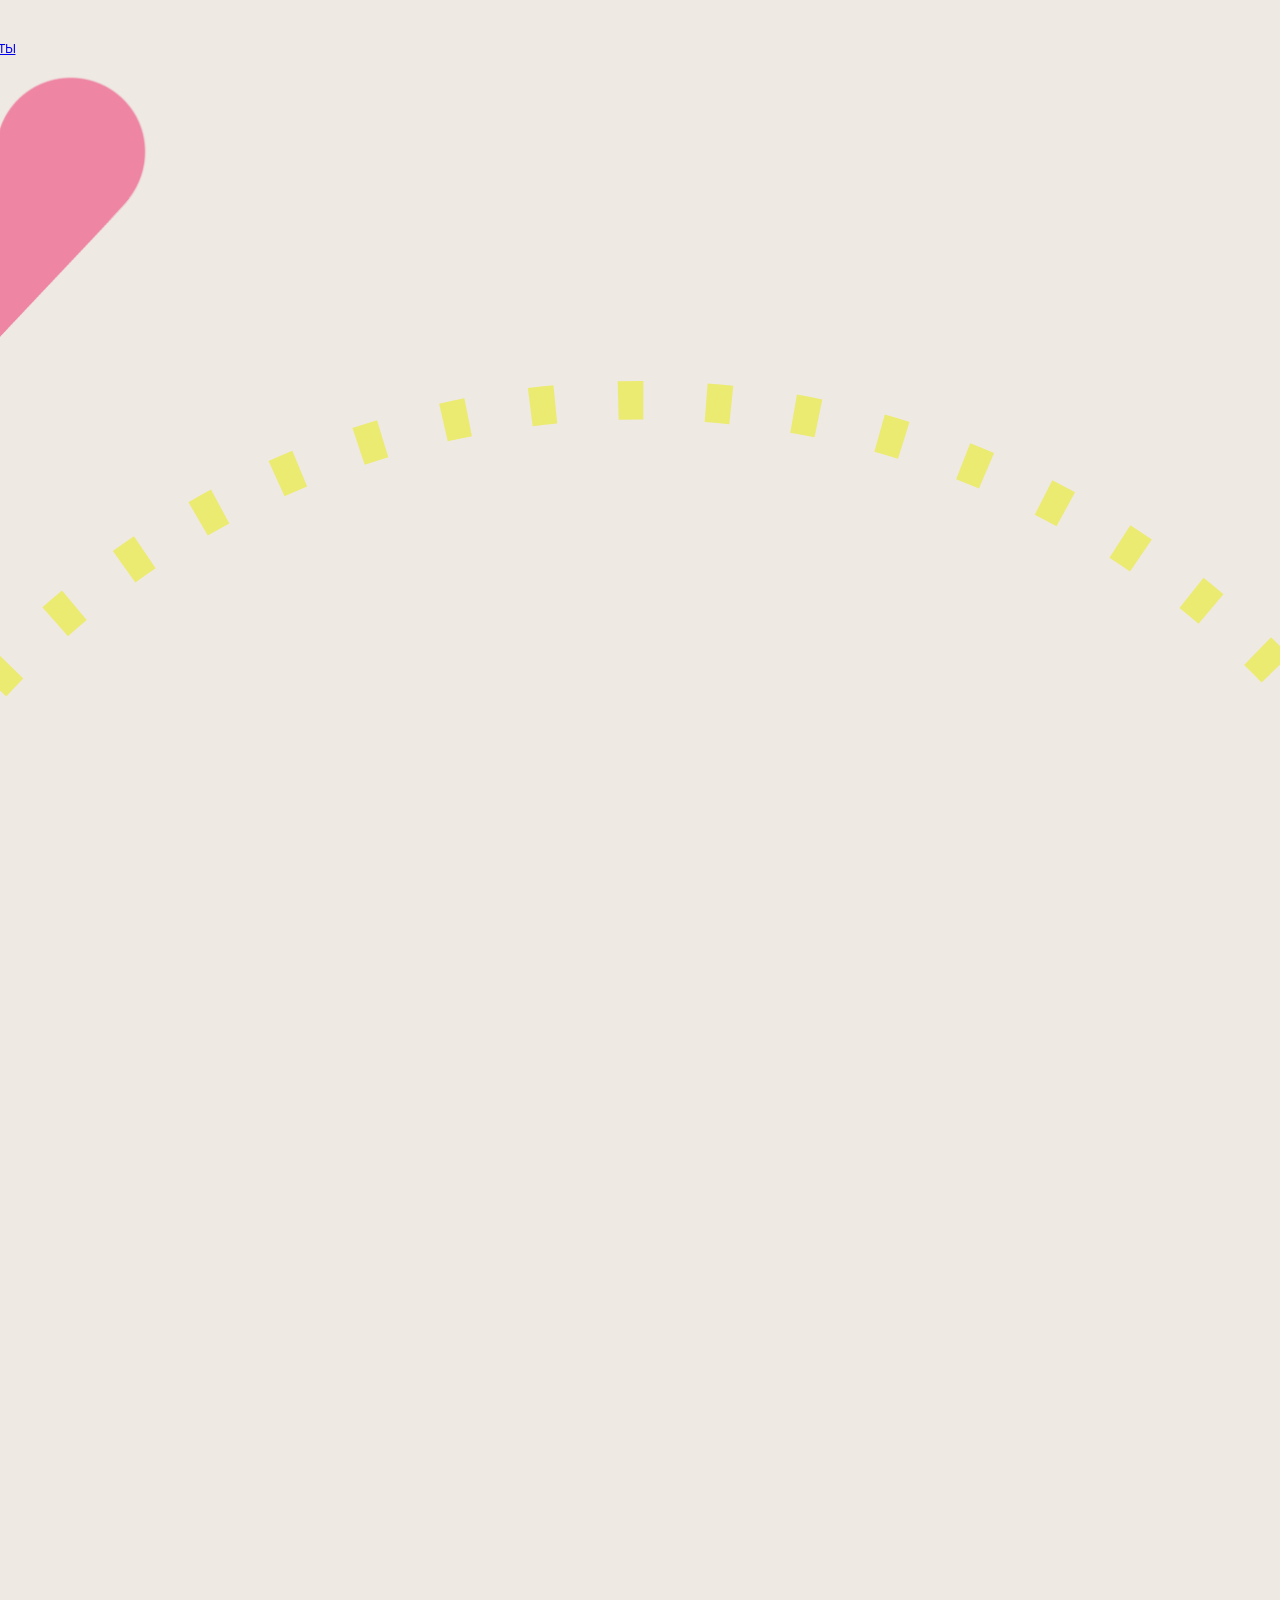
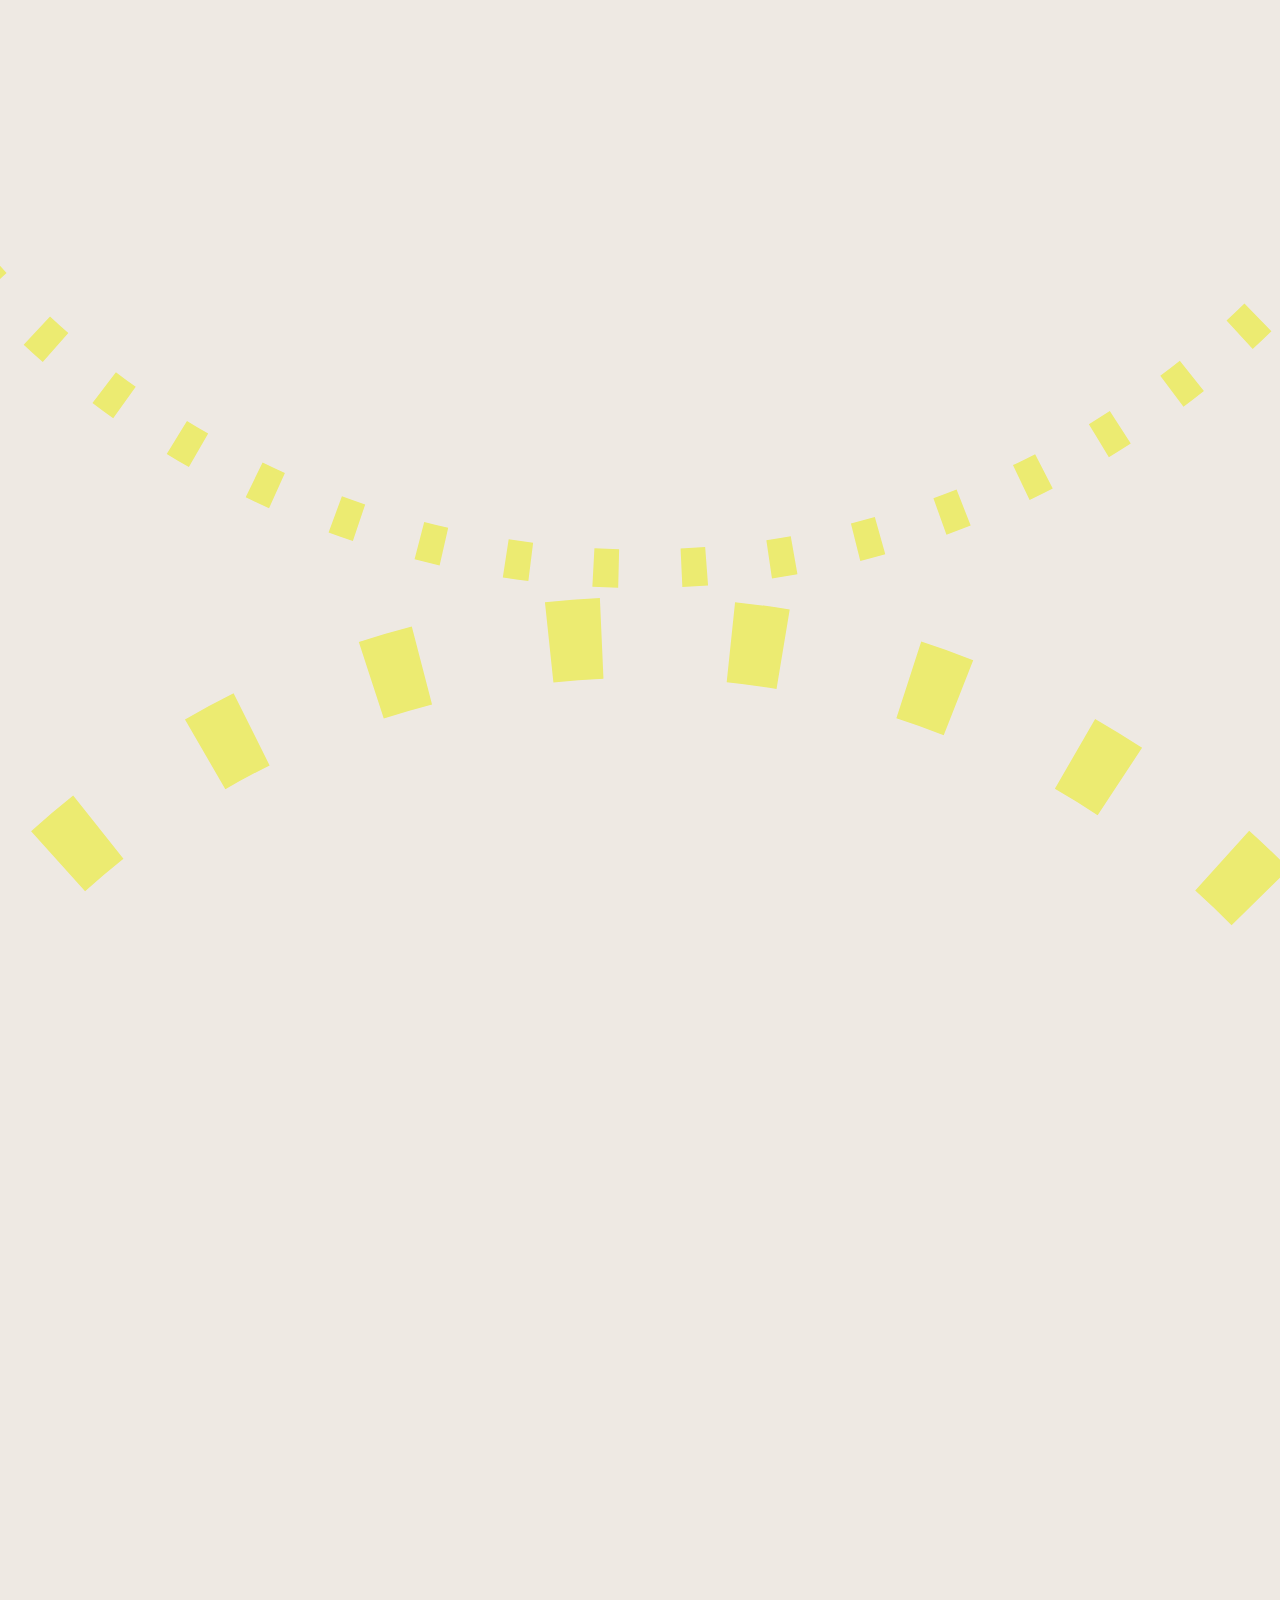
==== commit bb1f73ca: "Fix sections" ====
--- a/site/index.html
+++ b/site/index.html
@@ -9,7 +9,7 @@
     <script>
         function setLayout() {
             const cssLink = document.getElementById('layout-css');
-            cssLink.href = 'css/mobile.css';
+            cssLink.href = window.innerWidth <= 600 ? 'css/mobile.css' : 'css/desktop.css';
         }
         window.addEventListener('resize', setLayout);
         window.addEventListener('load', setLayout);
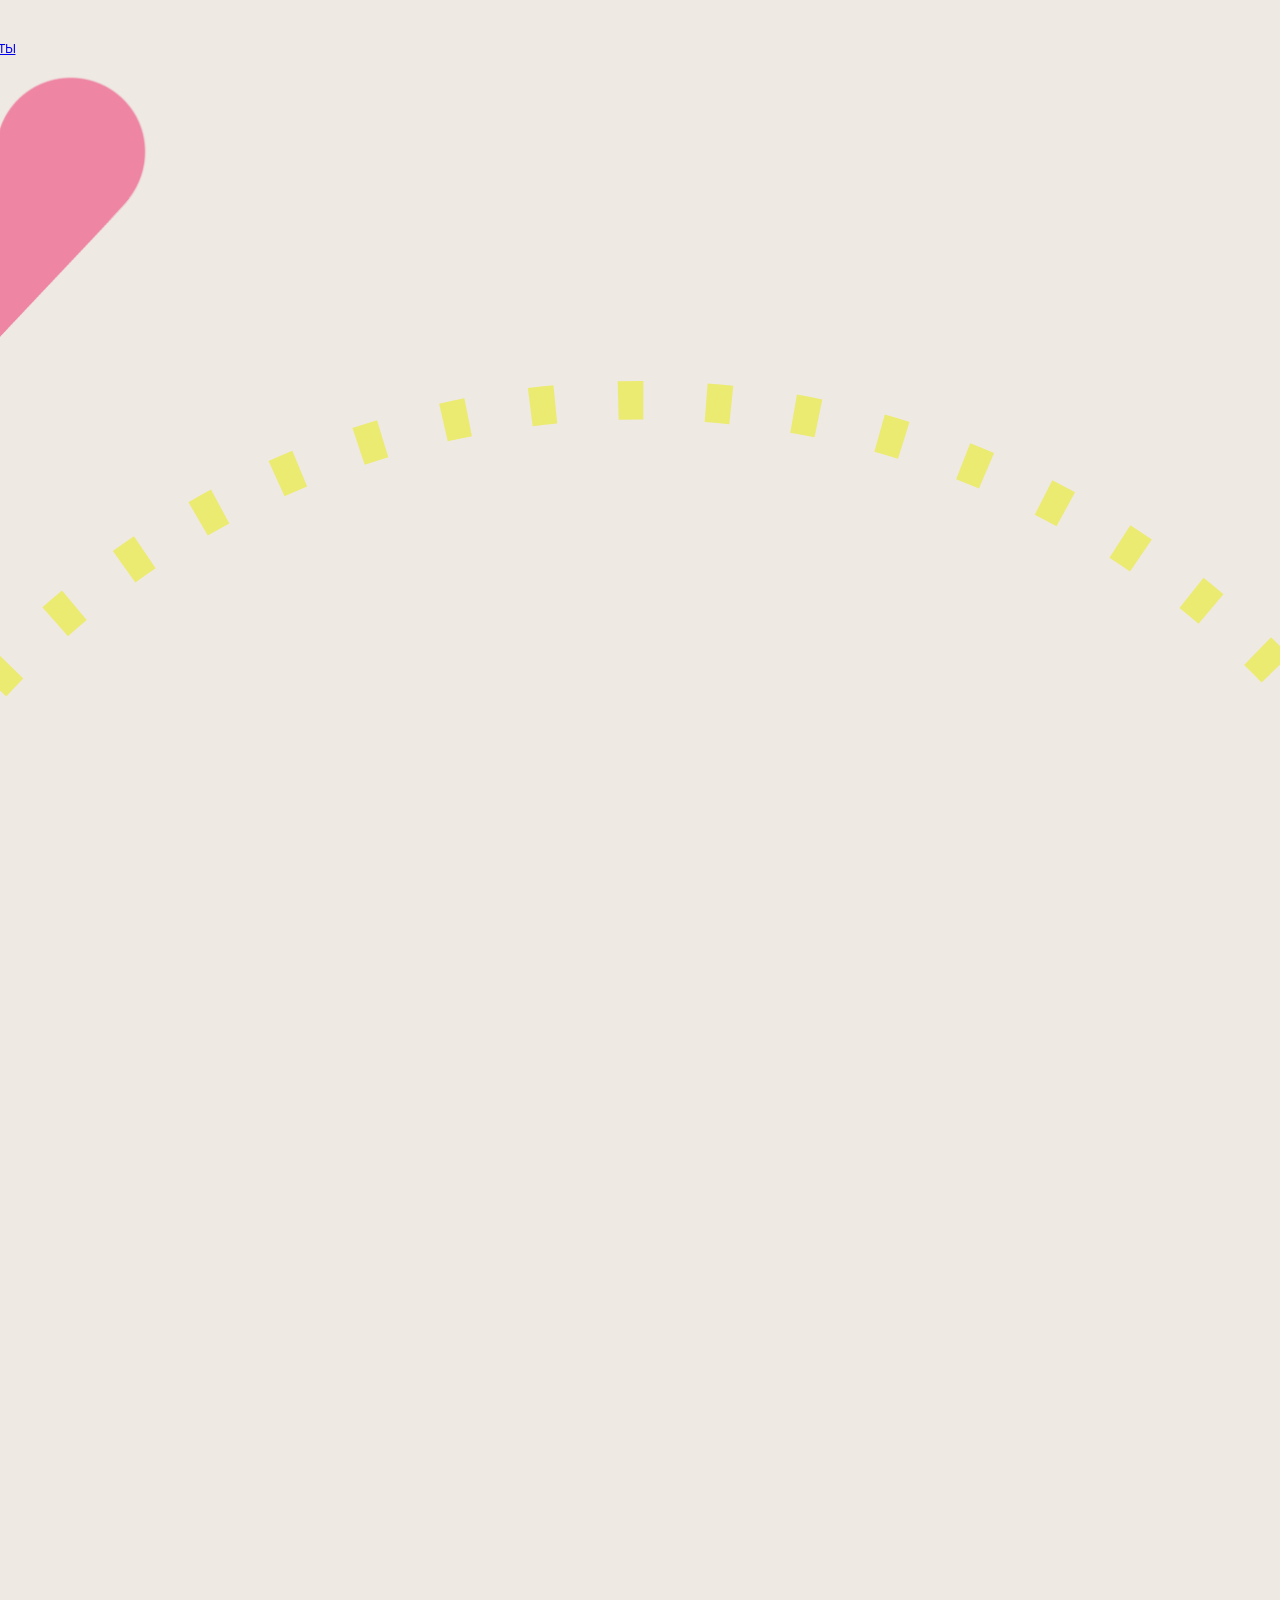
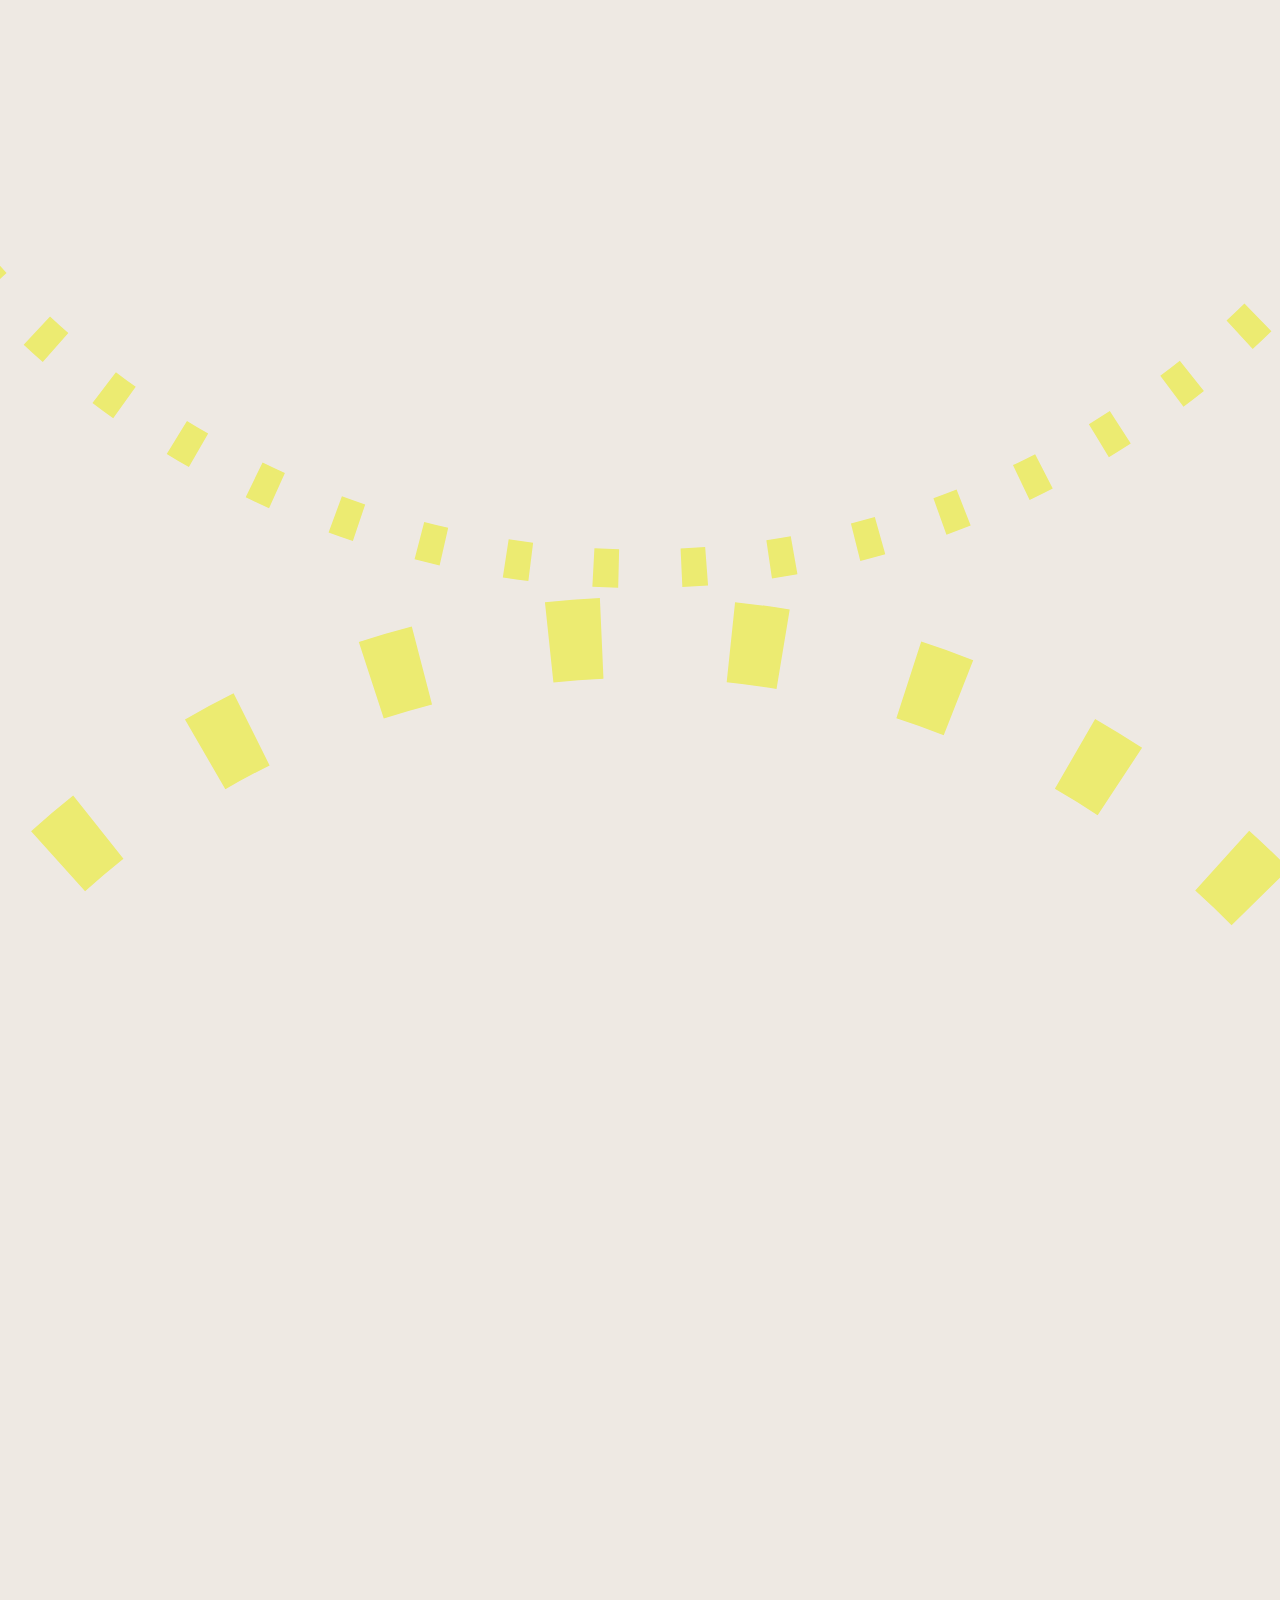
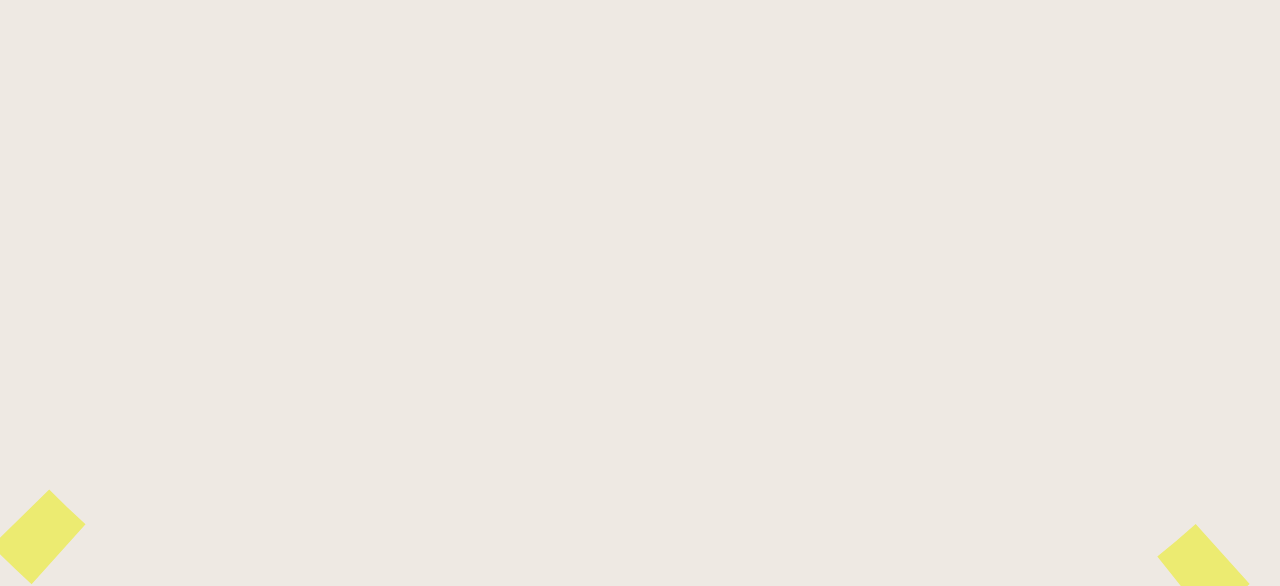
==== commit 9f9927cb: "Revive the website" ====
--- a/site/index.html
+++ b/site/index.html
@@ -9,7 +9,7 @@
     <script>
         function setLayout() {
             const cssLink = document.getElementById('layout-css');
-            cssLink.href = window.innerWidth <= 600 ? 'css/mobile.css' : 'css/desktop.css';
+            cssLink.href = 'css/mobile.css';
         }
         window.addEventListener('resize', setLayout);
         window.addEventListener('load', setLayout);
@@ -139,12 +139,13 @@
 
                 <p class="approach-text approach-text-1">Можно записаться на консультацию, даже не имея конкретного запроса. Можете просто описать своими словами, что с вами происходит - в дальнейшем это поможет оформить четкий запрос, с котормя смогу вам помочь.</p>
                 <p class="approach-text approach-text-2">В терапии мы разбираем только то, что вы готовы принести на встречу. Учимся замечать свои чувства и потребности, а также находим, в каких точках жизненных трудностей вы теряетесь, чтобы найти путь к адаптивных реакциям и действиям и постепенно вернуть вам опору на себя.</p>
-                <p class="approach-text approach-text-3">Бережно отношусь к чувствам и создаю безопасное пространство, где можно говорить открыто и без страха быть осуждённым. Придерживаюсь этического кодекса психолога.<br>Использую полимодальный подход, который совмещает в себя разные направления:</p>
+                <p class="approach-text approach-text-3">Бережно отношусь к чувствам и создаю безопасное пространство, где можно говорить открыто и без страха быть осуждённым. Придерживаюсь этического кодекса психолога.</p>
+                <p class="approach-text approach-text-4">Использую полимодальный подход, который совмещает в себя разные направления:</p>
 
                 <div class="approach-pills">
                     <div class="pill">Когнитивно-поведенческая терапия</div>
+                    <div class="pill">Схематерапия</div>
                     <div class="pill">Майндфулнесс</div>
-                    <div class="pill">Схематерапия</div>
                     <div class="pill">Телесная терапия</div>
                 </div>
 
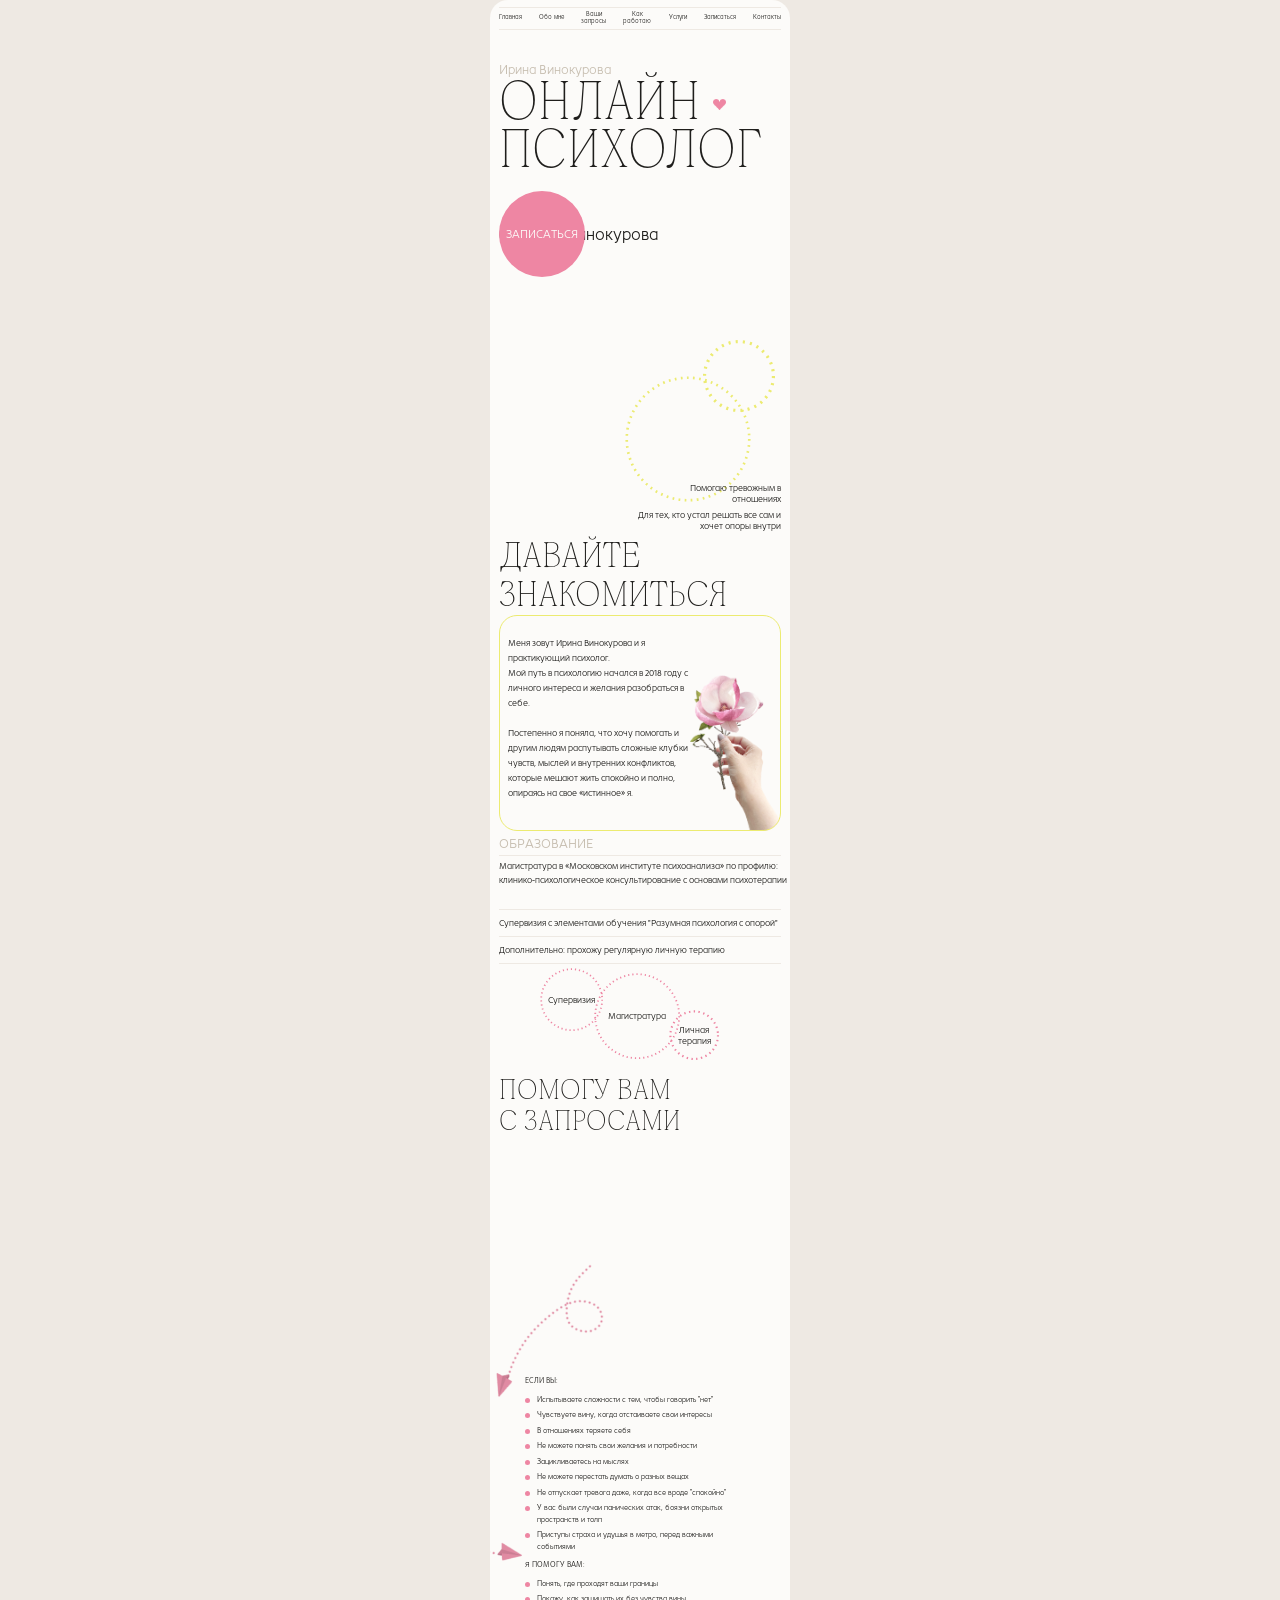
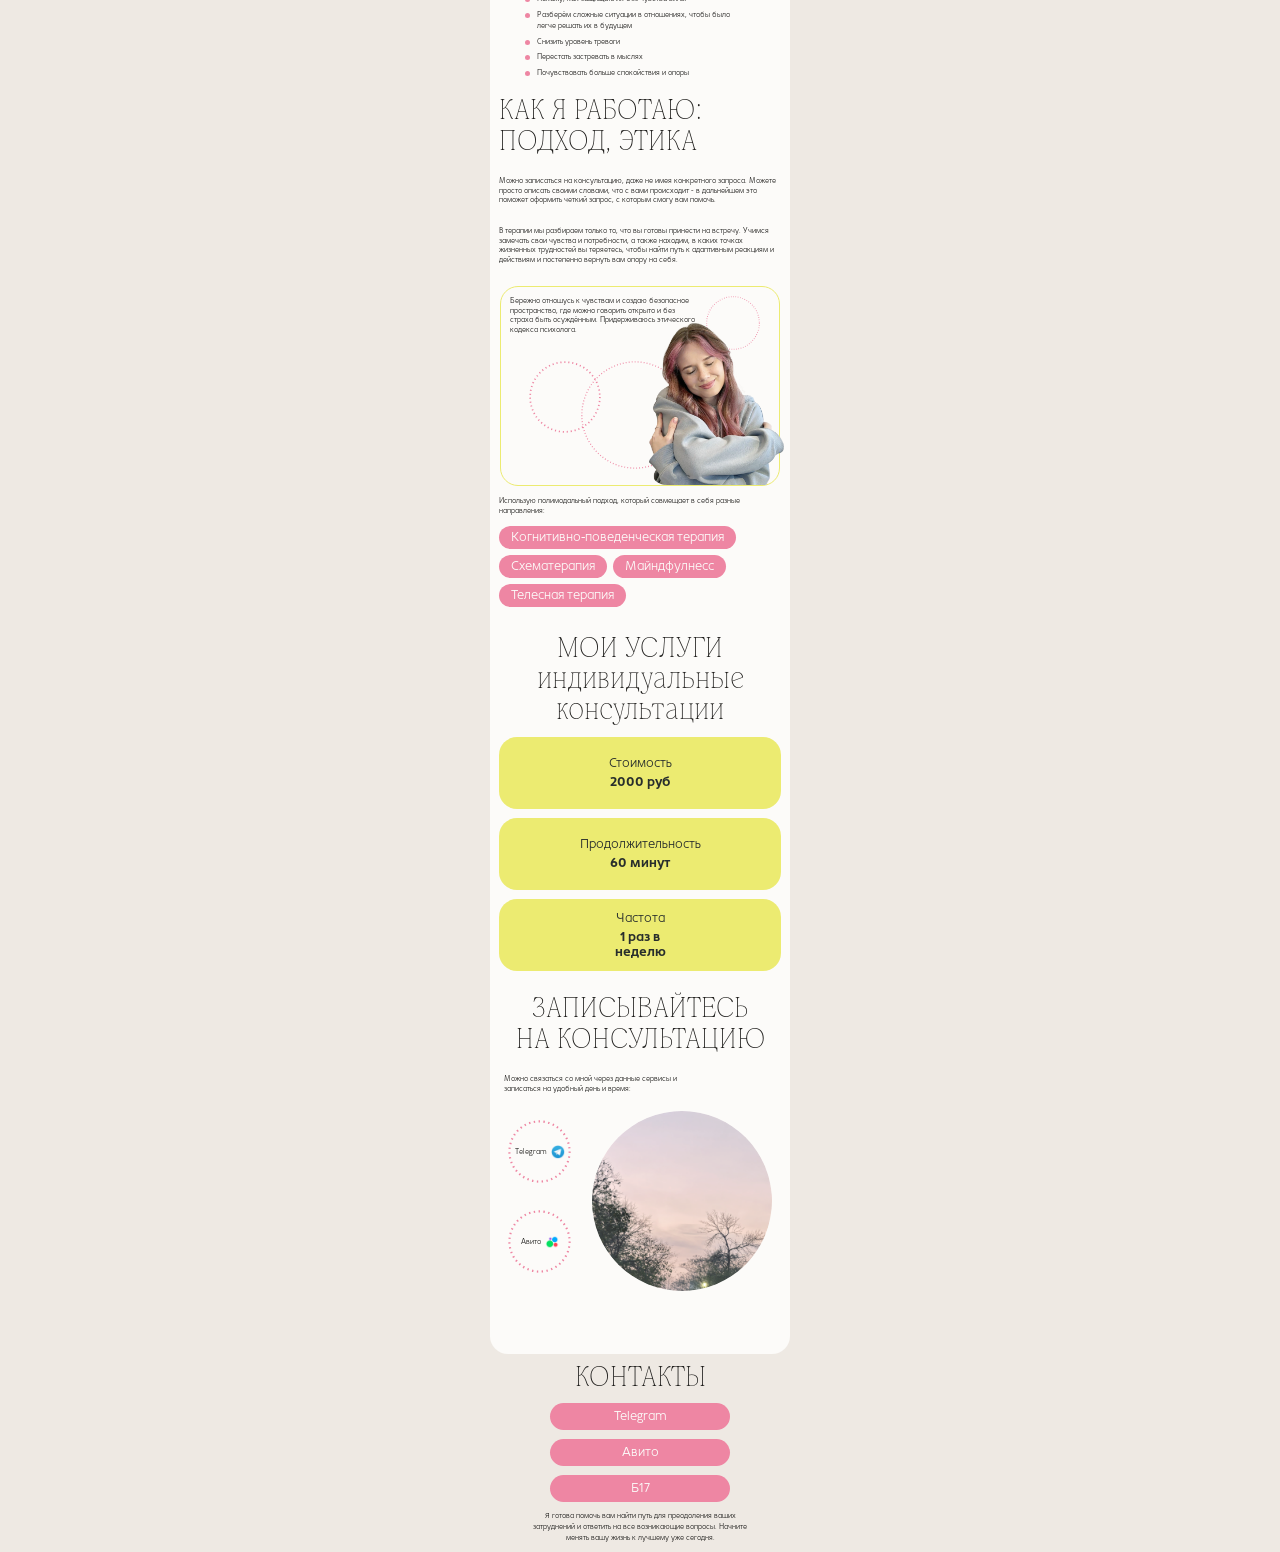
==== commit 489aab70: "Fixes" ====
--- a/site/index.html
+++ b/site/index.html
@@ -116,7 +116,7 @@
                     <div class="requests-item"><span class="requests-dot"></span>Зацикливаетесь на мыслях</div>
                     <div class="requests-item"><span class="requests-dot"></span>Не можете перестать думать о разных вещах</div>
                     <div class="requests-item"><span class="requests-dot"></span>Не отпускает тревога даже, когда все вроде "спокойно"</div>
-                    <div class="requests-item"><span class="requests-dot"></span>У вас были случаи панических атак \ боязни открытых пространств и толп</div>
+                    <div class="requests-item"><span class="requests-dot"></span>У вас были случаи панических атак, боязни открытых пространств и толп</div>
                     <div class="requests-item"><span class="requests-dot"></span>Приступы страха и удушья в метро, перед важными событиями</div>
                 </div>
 
@@ -137,8 +137,8 @@
 
                 <h2 class="section-title approach-title">КАК Я РАБОТАЮ:<br>ПОДХОД, ЭТИКА</h2>
 
-                <p class="approach-text approach-text-1">Можно записаться на консультацию, даже не имея конкретного запроса. Можете просто описать своими словами, что с вами происходит - в дальнейшем это поможет оформить четкий запрос, с котормя смогу вам помочь.</p>
-                <p class="approach-text approach-text-2">В терапии мы разбираем только то, что вы готовы принести на встречу. Учимся замечать свои чувства и потребности, а также находим, в каких точках жизненных трудностей вы теряетесь, чтобы найти путь к адаптивных реакциям и действиям и постепенно вернуть вам опору на себя.</p>
+                <p class="approach-text approach-text-1">Можно записаться на консультацию, даже не имея конкретного запроса. Можете просто описать своими словами, что с вами происходит - в дальнейшем это поможет оформить четкий запрос, с которым смогу вам помочь.</p>
+                <p class="approach-text approach-text-2">В терапии мы разбираем только то, что вы готовы принести на встречу. Учимся замечать свои чувства и потребности, а также находим, в каких точках жизненных трудностей вы теряетесь, чтобы найти путь к адаптивным реакциям и действиям и постепенно вернуть вам опору на себя.</p>
                 <p class="approach-text approach-text-3">Бережно отношусь к чувствам и создаю безопасное пространство, где можно говорить открыто и без страха быть осуждённым. Придерживаюсь этического кодекса психолога.</p>
                 <p class="approach-text approach-text-4">Использую полимодальный подход, который совмещает в себя разные направления:</p>
 
@@ -190,7 +190,7 @@
 
                 <p class="booking-text">Можно связаться со мной через данные сервисы и<br>записаться на удобный день и время:</p>
 
-                <a href="https://t.me/ira_maemi" target="_blank" class="booking-circle booking-circle-left">
+                <a href="https://t.me/ira_maemi" target="_blank" rel="noopener noreferrer" class="booking-circle booking-circle-left">
                     <svg class="booking-circle-svg" viewBox="0 0 90 90">
                         <circle cx="45" cy="45" r="43" fill="none" stroke="#EE86A3" stroke-width="3.06" stroke-dasharray="2 4.93"></circle>
                     </svg>
@@ -198,7 +198,7 @@
                     <img src="assets/images/Telegram.png" alt="Telegram" class="booking-circle-icon">
                 </a>
 
-                <a href="https://www.avito.ru/kaluga/predlozheniya_uslug/psiholog_onlayn._rabota_s_granitsami_i_otnosheniyami_7978698008" target="_blank" class="booking-circle booking-circle-right">
+                <a href="https://www.avito.ru/kaluga/predlozheniya_uslug/psiholog_onlayn._rabota_s_granitsami_i_otnosheniyami_7978698008" target="_blank" rel="noopener noreferrer" class="booking-circle booking-circle-right">
                     <svg class="booking-circle-svg" viewBox="0 0 90 90">
                         <circle cx="45" cy="45" r="43" fill="none" stroke="#EE86A3" stroke-width="3.06" stroke-dasharray="2 4.93"></circle>
                     </svg>
@@ -217,9 +217,9 @@
         <section class="section section-contacts" id="contacts">
             <h2 class="section-title contacts-title">КОНТАКТЫ</h2>
 
-            <a href="https://t.me/ira_maemi" target="_blank" class="contact-pill">Telegram</a>
-            <a href="https://www.avito.ru/kaluga/predlozheniya_uslug/psiholog_onlayn._rabota_s_granitsami_i_otnosheniyami_7978698008" target="_blank" class="contact-pill">Авито</a>
-            <a href="https://www.b17.ru/id1115224/" target="_blank" class="contact-pill">Б17</a>
+            <a href="https://t.me/ira_maemi" target="_blank" rel="noopener noreferrer" class="contact-pill">Telegram</a>
+            <a href="https://www.avito.ru/kaluga/predlozheniya_uslug/psiholog_onlayn._rabota_s_granitsami_i_otnosheniyami_7978698008" target="_blank" rel="noopener noreferrer" class="contact-pill">Авито</a>
+            <a href="https://www.b17.ru/id1115224/" target="_blank" rel="noopener noreferrer" class="contact-pill">Б17</a>
 
             <p class="contacts-text">Я готова помочь вам найти путь для преодоления ваших<br>затруднений и ответить на все возникающие вопросы. Начните<br>менять вашу жизнь к лучшему уже сегодня.</p>
         </section>
--- a/site/css/desktop.css
+++ b/site/css/desktop.css
@@ -1,3 +1,4 @@
+@media screen and (min-width: 601px) {
 /* ==================== ШРИФТЫ ==================== */
 @font-face {
   font-family: 'Bonche';
@@ -532,6 +533,7 @@
 .approach-text-1 { top: 189px; }
 .approach-text-2 { top: 261px; }
 .approach-text-3 { top: 351px; }
+.approach-text-4 { top: 414px; }
 
 /* Овалы */
 .approach-pills {
@@ -778,3 +780,4 @@
   margin-top: 18px;
   padding: 0 198px;
 }
+}
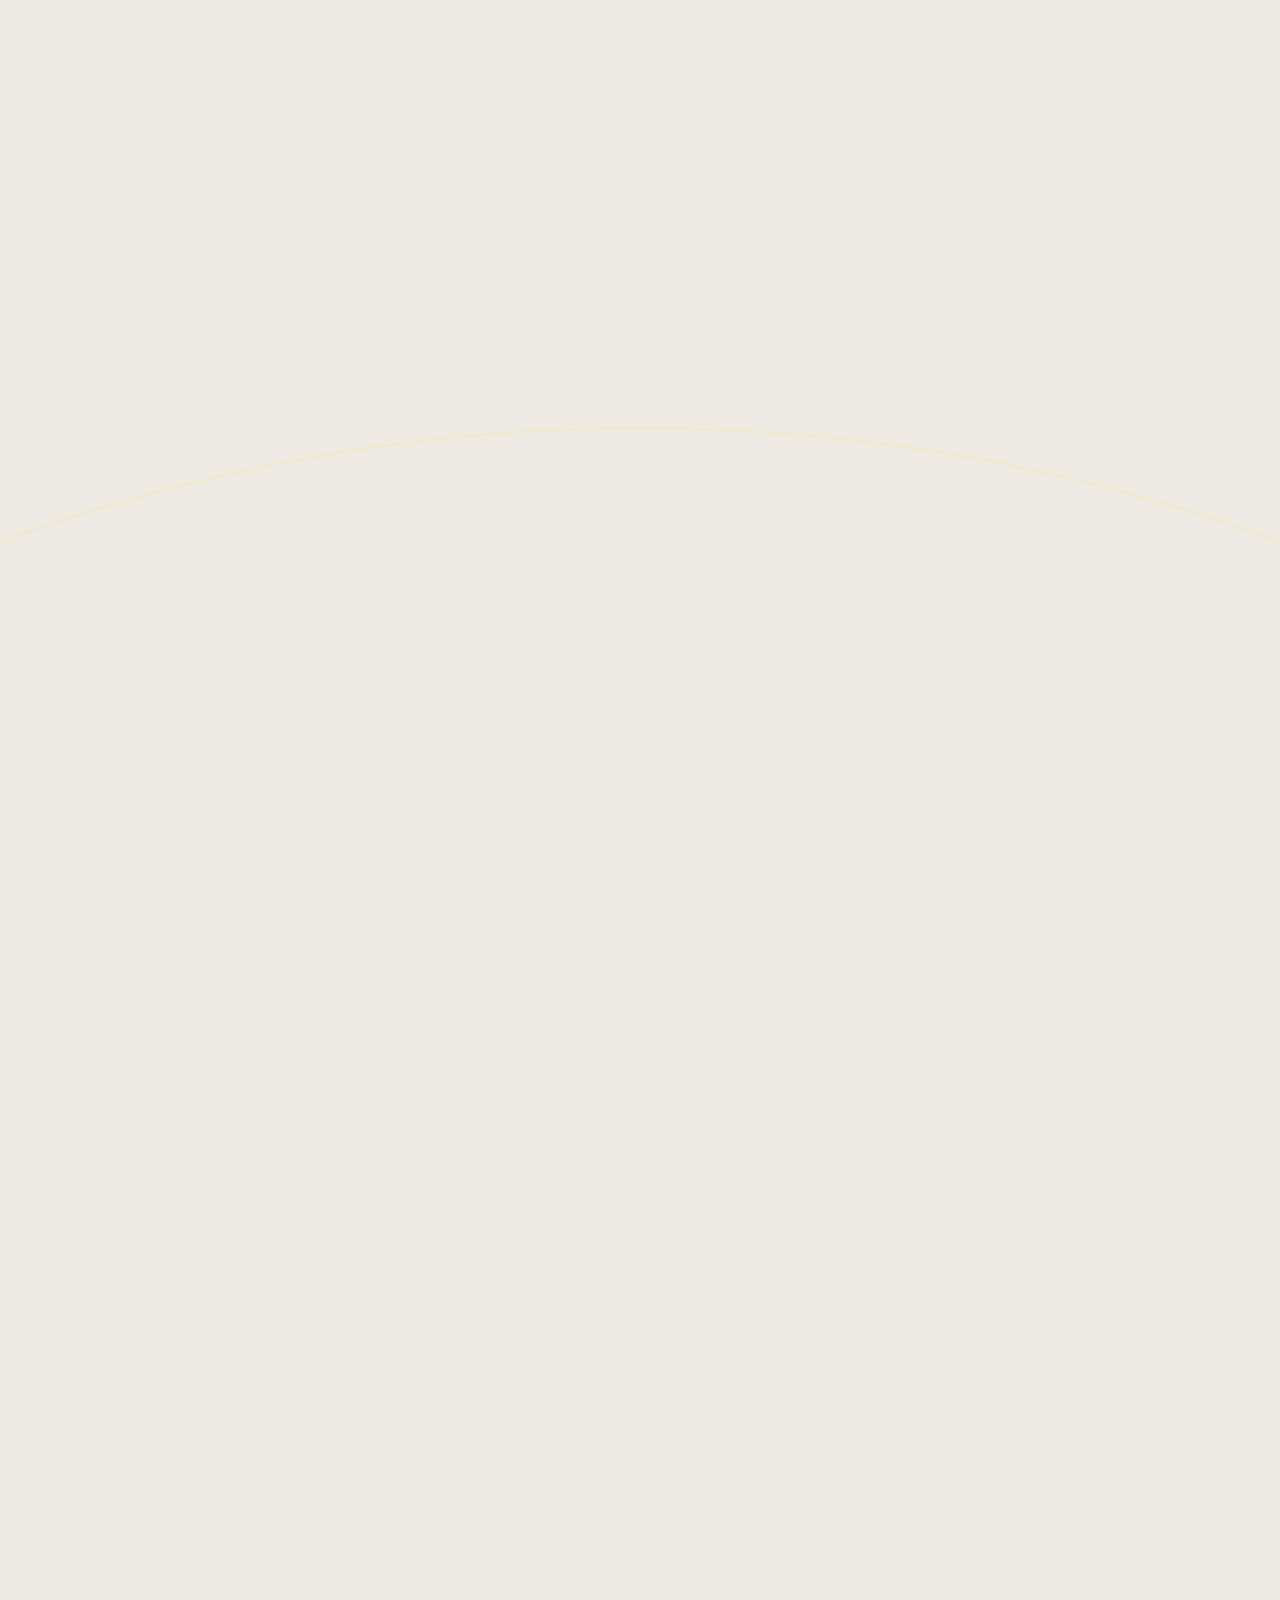
==== commit 5fb19056: "Update mobile layout and assets" ====
--- a/site/index.html
+++ b/site/index.html
@@ -42,10 +42,10 @@
                 </h1>
 
                 <svg class="dashed-circle-big" viewBox="0 0 144 144">
-                    <circle cx="72" cy="72" r="70" fill="none" stroke="#ECEB71" stroke-width="3.06" stroke-dasharray="2 4.98"/>
+                    <circle cx="72" cy="72" r="70" fill="none" stroke="#ECEB71" stroke-width="1.75" stroke-dasharray="1.14 2.79" vector-effect="non-scaling-stroke"/>
                 </svg>
                 <svg class="dashed-circle-small" viewBox="0 0 69 69">
-                    <circle cx="34.5" cy="34.5" r="33" fill="none" stroke="#ECEB71" stroke-width="3.06" stroke-dasharray="2 4.91"/>
+                    <circle cx="34.5" cy="34.5" r="33" fill="none" stroke="#ECEB71" stroke-width="1.75" stroke-dasharray="1.14 2.79" vector-effect="non-scaling-stroke"/>
                 </svg>
 
                 <a href="#booking" class="btn-circle">
@@ -65,17 +65,17 @@
                 <div class="about-frame"></div>
 
                 <svg class="about-circle-medium" viewBox="0 0 108 108">
-                    <circle cx="54" cy="54" r="52" fill="none" stroke="#EE86A3" stroke-width="3.06" stroke-dasharray="2 4.95"/>
+                    <circle cx="54" cy="54" r="52" fill="none" stroke="#EE86A3" stroke-width="1.75" stroke-dasharray="1.14 2.79" vector-effect="non-scaling-stroke"/>
                 </svg>
                 <span class="about-circle-label about-circle-label-1">Супервизия</span>
 
                 <svg class="about-circle-big" viewBox="0 0 144 144">
-                    <circle cx="72" cy="72" r="70" fill="none" stroke="#EE86A3" stroke-width="3.06" stroke-dasharray="2 4.98"/>
+                    <circle cx="72" cy="72" r="70" fill="none" stroke="#EE86A3" stroke-width="1.75" stroke-dasharray="1.14 2.79" vector-effect="non-scaling-stroke"/>
                 </svg>
                 <span class="about-circle-label about-circle-label-2">Магистратура</span>
 
                 <svg class="about-circle-small" viewBox="0 0 72 72">
-                    <circle cx="36" cy="36" r="34" fill="none" stroke="#EE86A3" stroke-width="3.06" stroke-dasharray="2 4.89"/>
+                    <circle cx="36" cy="36" r="34" fill="none" stroke="#EE86A3" stroke-width="1.75" stroke-dasharray="1.14 2.79" vector-effect="non-scaling-stroke"/>
                 </svg>
                 <span class="about-circle-label about-circle-label-3">Личная<br>терапия</span>
 
@@ -101,7 +101,7 @@
             <!-- ==================== СЕКЦИЯ 3: ВАШИ ЗАПРОСЫ ==================== -->
             <section class="section section-requests" id="requests">
                 <div class="requests-photo">
-                    <img src="assets/images/sky.png" alt="">
+                    <img src="assets/images/sky_mobile2.png" alt="">
                 </div>
                 <img src="assets/images/plane.png" alt="" class="requests-plane">
 
@@ -137,9 +137,9 @@
 
                 <h2 class="section-title approach-title">КАК Я РАБОТАЮ:<br>ПОДХОД, ЭТИКА</h2>
 
-                <p class="approach-text approach-text-1">Можно записаться на консультацию, даже не имея конкретного запроса. Можете просто описать своими словами, что с вами происходит - в дальнейшем это поможет оформить четкий запрос, с которым смогу вам помочь.</p>
+                <p class="approach-text approach-text-1">Можно записаться на консультацию, даже не имея конкретного запроса. Можете просто описать своими словами, что с вами происходит - в дальнейшем это поможет оформить четкий запрос,<br>с которым смогу вам помочь.</p>
                 <p class="approach-text approach-text-2">В терапии мы разбираем только то, что вы готовы принести на встречу. Учимся замечать свои чувства и потребности, а также находим, в каких точках жизненных трудностей вы теряетесь, чтобы найти путь к адаптивным реакциям и действиям и постепенно вернуть вам опору на себя.</p>
-                <p class="approach-text approach-text-3">Бережно отношусь к чувствам и создаю безопасное пространство, где можно говорить открыто и без страха быть осуждённым. Придерживаюсь этического кодекса психолога.</p>
+                <p class="approach-text approach-text-3">Бережно отношусь к чувствам и создаю безопасное пространство, где можно говорить открыто и без страха быть осуждённым. Придерживаюсь<br>этического кодекса психолога.</p>
                 <p class="approach-text approach-text-4">Использую полимодальный подход, который совмещает в себя разные направления:</p>
 
                 <div class="approach-pills">
@@ -150,13 +150,13 @@
                 </div>
 
                 <svg class="approach-circle-small" viewBox="0 0 126 126">
-                    <circle cx="63" cy="63" r="61" fill="none" stroke="#EE86A3" stroke-width="3.06" stroke-dasharray="2 4.97"/>
+                    <circle cx="63" cy="63" r="61" fill="none" stroke="#EE86A3" stroke-width="1.75" stroke-dasharray="1.14 2.79" vector-effect="non-scaling-stroke"/>
                 </svg>
                 <svg class="approach-circle-big" viewBox="0 0 252 252">
-                    <circle cx="126" cy="126" r="124" fill="none" stroke="#EE86A3" stroke-width="3.06" stroke-dasharray="2 5.02"/>
+                    <circle cx="126" cy="126" r="124" fill="none" stroke="#EE86A3" stroke-width="1.75" stroke-dasharray="1.14 2.79" vector-effect="non-scaling-stroke"/>
                 </svg>
                 <svg class="approach-circle-medium" viewBox="0 0 162 162">
-                    <circle cx="81" cy="81" r="79" fill="none" stroke="#EE86A3" stroke-width="3.06" stroke-dasharray="2 4.99"/>
+                    <circle cx="81" cy="81" r="79" fill="none" stroke="#EE86A3" stroke-width="1.75" stroke-dasharray="1.14 2.79" vector-effect="non-scaling-stroke"/>
                 </svg>
 
                 <div class="approach-photo">
@@ -186,13 +186,13 @@
 
             <!-- ==================== СЕКЦИЯ 6: ЗАПИСАТЬСЯ ==================== -->
             <section class="section section-booking" id="booking">
-                <h2 class="section-title booking-title">ЗАПИСЫВАЙТЕСЬ<br>НА КОНСУЛЬТАЦИЮ</h2>
+                <h2 class="section-title booking-title">ЗАПИСЫВАЙТЕСЬ<br>на консультацию</h2>
 
                 <p class="booking-text">Можно связаться со мной через данные сервисы и<br>записаться на удобный день и время:</p>
 
                 <a href="https://t.me/ira_maemi" target="_blank" rel="noopener noreferrer" class="booking-circle booking-circle-left">
                     <svg class="booking-circle-svg" viewBox="0 0 90 90">
-                        <circle cx="45" cy="45" r="43" fill="none" stroke="#EE86A3" stroke-width="3.06" stroke-dasharray="2 4.93"></circle>
+                        <circle cx="45" cy="45" r="43" fill="none" stroke="#EE86A3" stroke-width="1.75" stroke-dasharray="1.14 2.79" vector-effect="non-scaling-stroke"></circle>
                     </svg>
                     <span class="booking-circle-text">Telegram</span>
                     <img src="assets/images/Telegram.png" alt="Telegram" class="booking-circle-icon">
@@ -200,7 +200,7 @@
 
                 <a href="https://www.avito.ru/kaluga/predlozheniya_uslug/psiholog_onlayn._rabota_s_granitsami_i_otnosheniyami_7978698008" target="_blank" rel="noopener noreferrer" class="booking-circle booking-circle-right">
                     <svg class="booking-circle-svg" viewBox="0 0 90 90">
-                        <circle cx="45" cy="45" r="43" fill="none" stroke="#EE86A3" stroke-width="3.06" stroke-dasharray="2 4.93"></circle>
+                        <circle cx="45" cy="45" r="43" fill="none" stroke="#EE86A3" stroke-width="1.75" stroke-dasharray="1.14 2.79" vector-effect="non-scaling-stroke"></circle>
                     </svg>
                     <span class="booking-circle-text">Авито</span>
                     <img src="assets/images/авито.png" alt="Авито" class="booking-circle-icon">
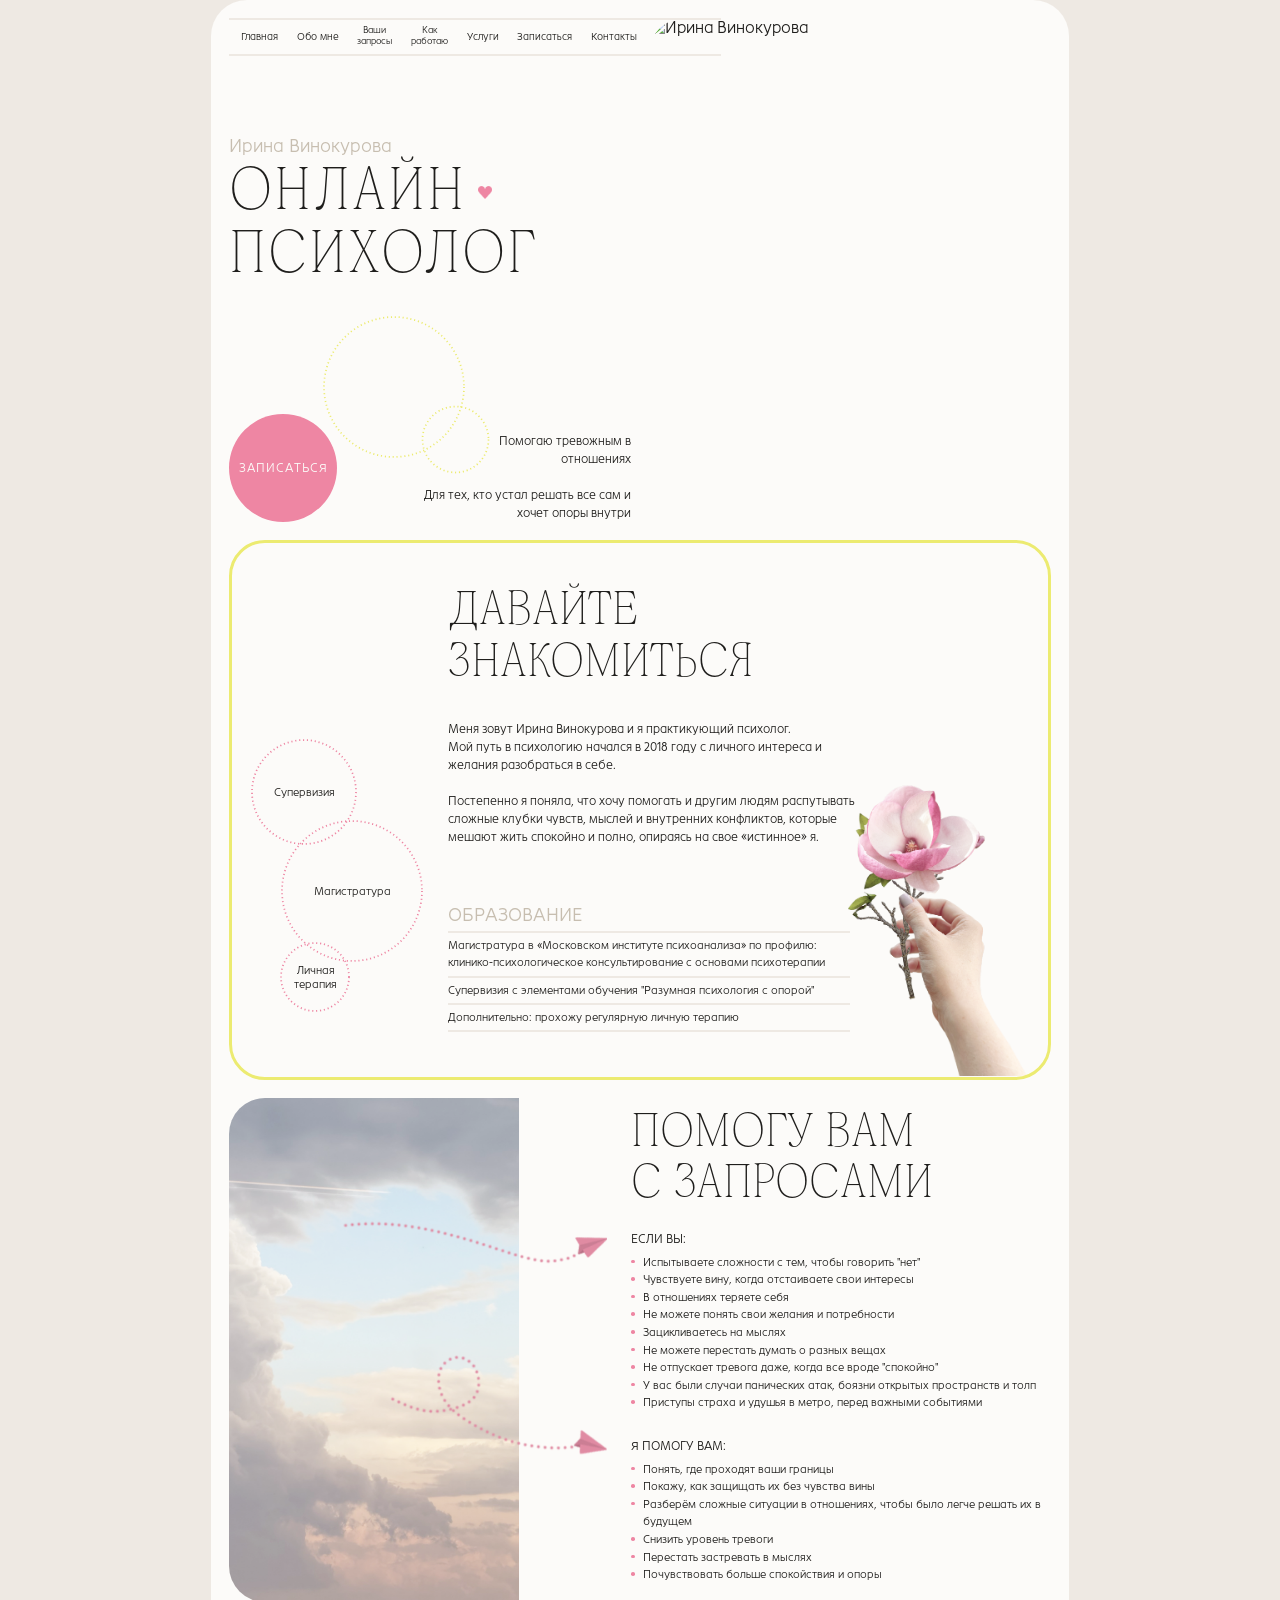
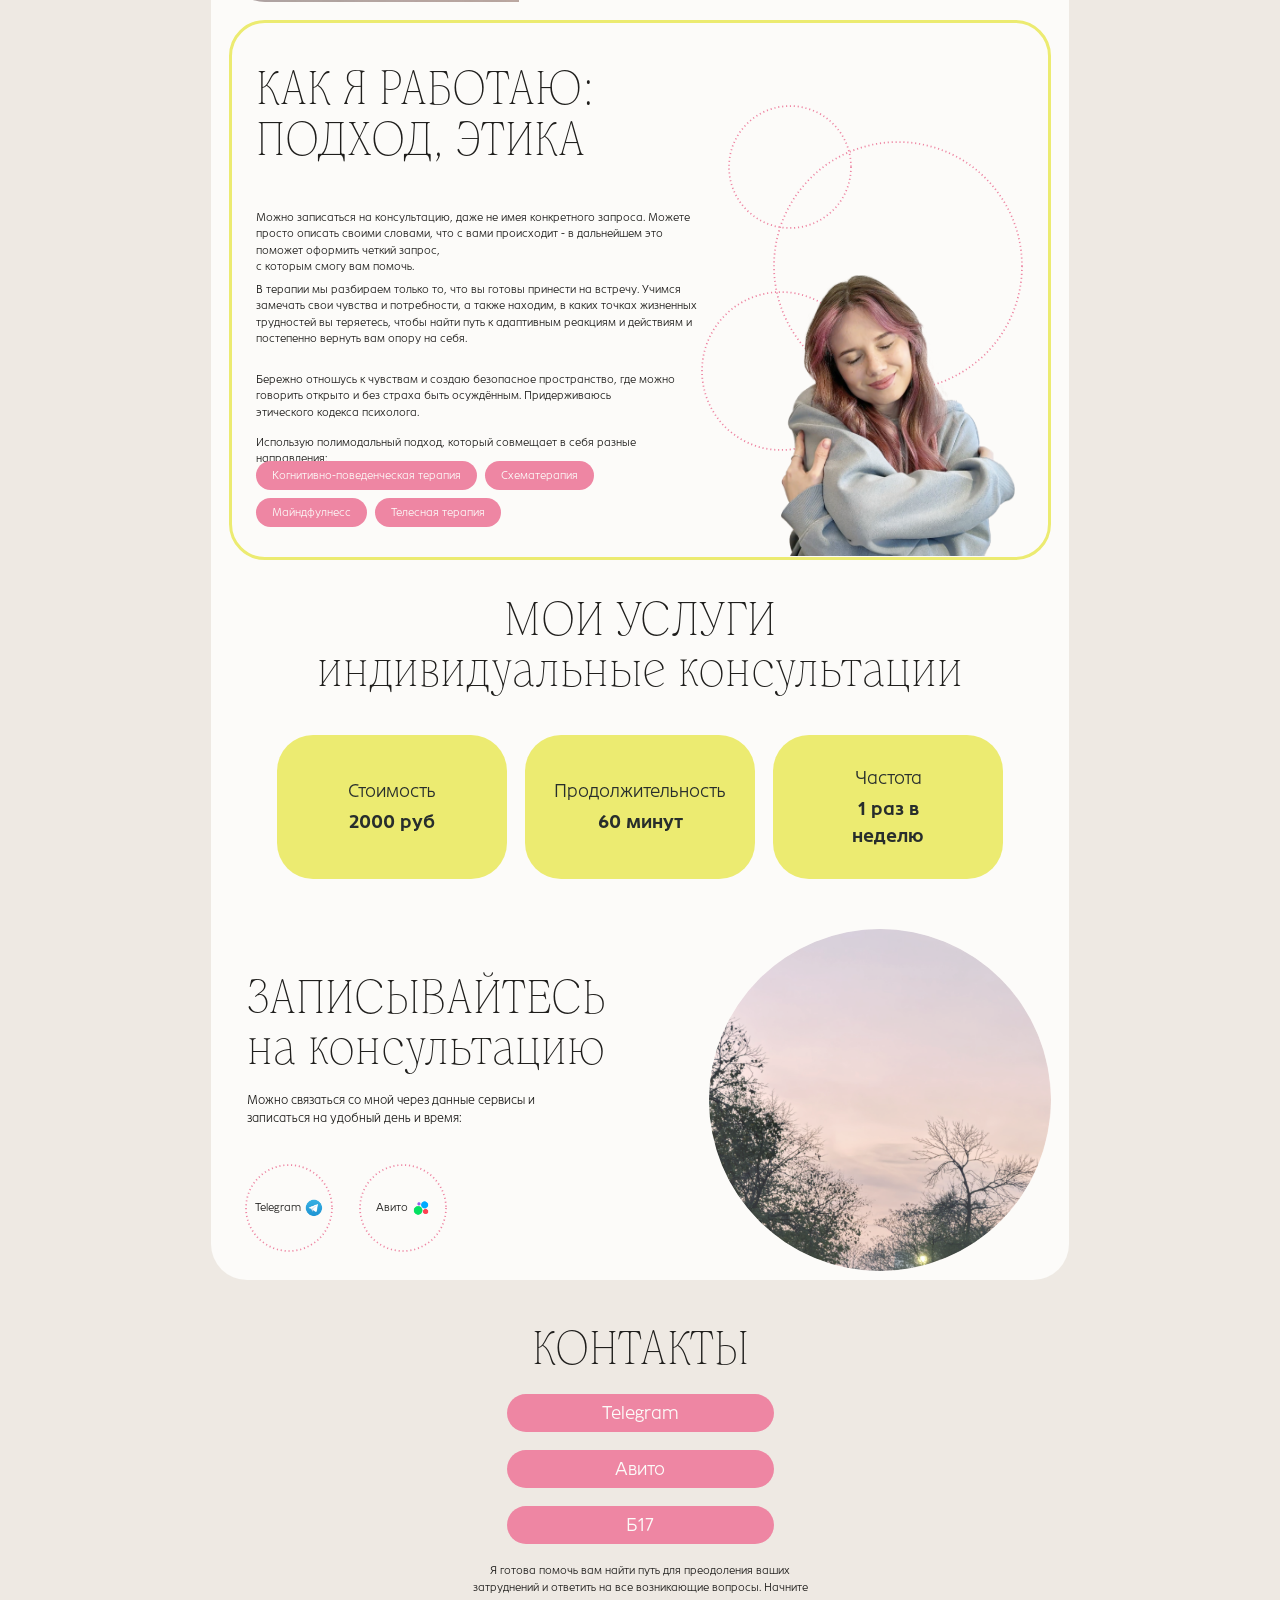
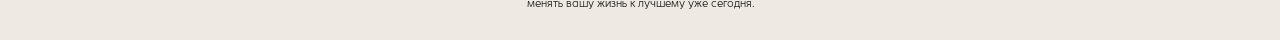
==== commit 0fe610cd: "Add SEO page metadata" ====
--- a/site/index.html
+++ b/site/index.html
@@ -3,17 +3,11 @@
 <head>
     <meta charset="UTF-8">
     <meta name="viewport" content="width=device-width, initial-scale=1.0">
-    <title>Ирина Винокурова — Онлайн психолог</title>
+    <meta name="description" content="Помогаю взрослым справляться с тревогой, неуверенностью в себе, сложностями в отношениях и поиском себя. Индивидуальные консультации психолога онлайн.">
+    <title>Психолог онлайн | Тревога, самооценка и отношения | Ирина Винокурова</title>
     <link rel="stylesheet" href="css/style.css">
-    <link id="layout-css" rel="stylesheet" href="css/desktop.css">
-    <script>
-        function setLayout() {
-            const cssLink = document.getElementById('layout-css');
-            cssLink.href = 'css/mobile.css';
-        }
-        window.addEventListener('resize', setLayout);
-        window.addEventListener('load', setLayout);
-    </script>
+    <link rel="stylesheet" href="css/mobile.css" media="(max-width: 989px)">
+    <link rel="stylesheet" href="css/desktop.css" media="(min-width: 990px)">
 </head>
 <body>
     <div class="body-wrapper">
@@ -94,14 +88,14 @@
                 <div class="about-line about-line-4"></div>
 
                 <div class="about-photo">
-                    <img src="assets/images/hand_mobile.png" alt="">
+                    <img src="assets/images/hand.png" alt="">
                 </div>
             </section>
 
             <!-- ==================== СЕКЦИЯ 3: ВАШИ ЗАПРОСЫ ==================== -->
             <section class="section section-requests" id="requests">
                 <div class="requests-photo">
-                    <img src="assets/images/sky_mobile2.png" alt="">
+                    <img src="assets/images/sky.png" alt="">
                 </div>
                 <img src="assets/images/plane.png" alt="" class="requests-plane">
 
--- a/site/css/mobile.css
+++ b/site/css/mobile.css
@@ -0,0 +1,755 @@
+/* ==================== MOBILE VERSION (max-width: 989px) ==================== */
+
+:root {
+  --mod: 66px;
+  --micro: 18px;
+  --line: 18px;
+  --radius: 27px;
+  --mobile-base-width: 300px;
+  --mobile-base-height: 2872px;
+  --mobile-outer-gap: 9px;
+  --mobile-content-width: min(calc(100vw - 18px), 375px);
+  --mobile-scale: calc(var(--mobile-content-width) / var(--mobile-base-width));
+}
+
+/* ==================== КОНТЕЙНЕРЫ ==================== */
+.body-wrapper {
+  width: calc(var(--mobile-content-width) + (2 * var(--mobile-outer-gap)));
+  background: var(--bg-body);
+  position: relative;
+  padding: 0 var(--mobile-outer-gap);
+  box-sizing: border-box;
+  margin: 0 auto;
+}
+
+.page-inner {
+  background: var(--bg-inner);
+  border-radius: 18px;
+  position: relative;
+  width: var(--mobile-base-width);
+  overflow: hidden;
+  transform: scale(var(--mobile-scale));
+  transform-origin: top left;
+  margin-bottom: calc(var(--mobile-base-height) * (var(--mobile-scale) - 1));
+}
+
+/* ==================== СЕКЦИЯ 1: ГЛАВНАЯ ==================== */
+.section-hero {
+  height: 556px;
+}
+
+.hero-line-top {
+  position: absolute;
+  top: 7px;
+  left: 9px;
+  right: 9px;
+  height: 1px;
+  background: var(--gray-line);
+}
+
+.hero-line-bottom {
+  position: absolute;
+  top: 29px;
+  left: 9px;
+  right: 9px;
+  height: 1px;
+  background: var(--gray-line);
+}
+
+.nav {
+  position: absolute;
+  top: 10px;
+  left: 9px;
+  right: 9px;
+  display: flex;
+  justify-content: space-between;
+  align-items: center;
+  height: 16px;
+}
+
+.nav-link {
+  font-family: 'AA Stetica', sans-serif;
+  font-size: 6px;
+  color: var(--text-primary);
+  text-decoration: none;
+  text-align: center;
+  line-height: 1.25;
+}
+
+.nav-link-two-lines {
+  line-height: 1.25;
+}
+
+.name {
+  position: absolute;
+  top: 63px;
+  left: 9px;
+  font-family: 'AA Stetica', sans-serif;
+  font-size: 12.6px;
+  color: var(--text-secondary);
+}
+
+.hero-title {
+  position: absolute;
+  top: 81px;
+  left: 9px;
+  font-family: 'Bonche', sans-serif;
+  font-weight: 300;
+  font-size: 51px;
+  line-height: 48.3px;
+  color: var(--text-primary);
+}
+
+.heart-icon {
+  width: 12.6px;
+  height: auto;
+  vertical-align: middle;
+  transform: translateY(-2.85px);
+}
+
+.dashed-circle-big {
+  position: absolute;
+  left: 135px;
+  bottom: 36px;
+  width: 126px;
+  height: 126px;
+  z-index: 3;
+}
+
+.dashed-circle-small {
+  position: absolute;
+  left: 213px;
+  bottom: 126px;
+  width: 72px;
+  height: 72px;
+}
+
+.btn-circle {
+  position: absolute;
+  left: 9px;
+  bottom: 273.5px;
+  width: 86px;
+  height: 86px;
+  background: var(--pink);
+  border-radius: 50%;
+  display: flex;
+  align-items: center;
+  justify-content: center;
+  text-decoration: none;
+  color: var(--text-white);
+  font-family: 'AA Stetica', sans-serif;
+  font-size: 11px;
+  text-align: center;
+  transition: transform 0.3s;
+  z-index: 2;
+}
+
+.btn-circle:hover {
+  transform: scale(1.05);
+}
+
+.hero-text {
+  position: absolute;
+  right: 9px;
+  font-family: 'AA Stetica', sans-serif;
+  font-size: 8.6px;
+  line-height: 1.33;
+  color: var(--text-primary);
+  text-align: right;
+  z-index: 10;
+}
+
+.hero-text-1 {
+  top: 483px;
+}
+
+.hero-text-2 {
+  top: 510px;
+}
+
+.hero-photo {
+  position: absolute;
+  left: 9px;
+  top: 225px;
+  width: 193px;
+  border-radius: 18px;
+  z-index: 1;
+}
+
+.hero-photo img {
+  width: 100%;
+  height: auto;
+  border-radius: 18px;
+  display: block;
+}
+
+/* ==================== СЕКЦИЯ 2: ОБО МНЕ ==================== */
+.section-about {
+  height: 556px;
+  position: relative;
+}
+
+.about-frame {
+  position: absolute;
+  top: 88.2px;
+  left: 9px;
+  right: 9px;
+  height: 216px;
+  border: 1.5px solid var(--green);
+  border-radius: 18px;
+  background: transparent;
+  z-index: 2;
+}
+
+.about-title {
+  position: absolute;
+  top: 0px;
+  left: 9px;
+  font-size: 33.75px;
+  line-height: 1.15;
+}
+
+.about-text {
+  position: absolute;
+  left: 9px;
+  font-family: 'AA Stetica', sans-serif;
+  font-size: 7.2px;
+  line-height: 1.33;
+  color: var(--text-primary);
+}
+
+.about-text-1 {
+  top: 109.2px;
+  left: 18px;
+  width: 180px;
+  font-size: 8.64px;
+  line-height: 1.73;
+}
+
+.about-text-2 {
+  top: 199.2px;
+  left: 18px;
+  width: 180px;
+  font-size: 8.64px;
+  line-height: 1.73;
+}
+
+.about-photo {
+  position: absolute;
+  left: 170px;
+  top: 148.2px;
+  width: 156px;
+  height: 156px;
+  border-radius: 18px;
+  overflow: hidden;
+  z-index: 1;
+}
+
+.about-photo img {
+  width: 100%;
+  height: 100%;
+  object-fit: contain;
+  content: url('../assets/images/hand_mobile.png');
+}
+
+.about-subtitle {
+  position: absolute;
+  top: 314.9px;
+  left: 9px;
+  font-family: 'AA Stetica', sans-serif;
+  font-size: 12.6px;
+  color: var(--text-secondary);
+}
+
+.about-line {
+  position: absolute;
+  left: 9px;
+  right: 9px;
+  height: 1px;
+  background: var(--gray-line);
+}
+
+.about-line-1 {
+  top: 332.9px;
+}
+
+.about-line-2 {
+  top: 386.9px;
+}
+
+.about-line-3 {
+  top: 413.9px;
+}
+
+.about-line-4 {
+  top: 440.9px;
+}
+
+.about-edu {
+  position: absolute;
+  left: 9px;
+  font-family: 'AA Stetica', sans-serif;
+  font-size: 7.2px;
+  line-height: 1.33;
+  color: var(--text-primary);
+}
+
+.about-edu-1 {
+  top: 337.4px;
+  font-size: 8.6px;
+  line-height: 1.73;
+}
+
+.about-edu-2 {
+  top: 395.9px;
+  font-size: 8.6px;
+}
+
+.about-edu-3 {
+  top: 422.9px;
+  font-size: 8.6px;
+}
+
+.about-circle-medium {
+  position: absolute;
+  left: 50.08px;
+  top: 452.5px;
+  width: 63.36px;
+  height: 63.36px;
+}
+
+.about-circle-big {
+  position: absolute;
+  left: 104px;
+  top: 457.5px;
+  width: 86.4px;
+  height: 86.4px;
+}
+
+.about-circle-small {
+  position: absolute;
+  left: 179.2px;
+  top: 495px;
+  width: 50.4px;
+  height: 50.4px;
+}
+
+.about-circle-label {
+  position: absolute;
+  font-family: 'AA Stetica', sans-serif;
+  font-size: 8.64px;
+  color: var(--text-primary);
+  text-align: center;
+  transform: translate(-50%, -50%);
+}
+
+.about-circle-label-1 {
+  left: 81.76px;
+  top: 484.2px;
+}
+.about-circle-label-2 {
+  left: 147px;
+  top: 500.7px;
+}
+.about-circle-label-3 {
+  left: 204.4px;
+  top: 520.2px;
+  text-align: center;
+  line-height: 1.33;
+  font-size: 8.64px;
+}
+
+.requests-title {
+  position: absolute;
+  top: 0px;
+  left: 9px;
+  display: inline-block;
+  width: fit-content;
+  font-size: 33.75px;
+  line-height: 1.15;
+}
+
+/* Requests content extends well beyond the photo area.
+   Give the section its own vertical space so following sections
+   start after all request content has finished. */
+.section-requests {
+  position: relative;
+  height: 556px;
+}
+
+.requests-photo {
+  position: absolute;
+  top: 88.3px;
+  left: 9px;
+  right: 9px;
+  overflow: hidden;
+}
+
+.requests-photo img {
+  width: 100%;
+  height: 50%;
+  border-radius: 18px;
+  object-fit: cover;
+  content: url('../assets/images/sky_mobile2.png');
+}
+
+.requests-plane {
+  position: absolute;
+  top: 124.5px;
+  left: 0;
+  height: 297px;
+  object-fit: contain;
+  z-index: 2;
+  content: url('../assets/images/sky mobile.png');
+}
+
+.requests-list {
+  position: absolute;
+  left: 35px;
+  width: 256px;
+  font-family: 'AA Stetica', sans-serif;
+  font-size: 8.6px;
+  line-height: 1.73;
+  color: var(--text-primary);
+}
+
+.requests-list-if {
+  top: 237.1px;
+}
+
+.requests-list-help {
+  top: 426.3px;
+}
+
+.requests-list-title {
+  font-family: 'AA Stetica', sans-serif;
+  font-size: 8.6px;
+  line-height: 1.73;
+  font-weight: 400;
+  color: var(--text-primary);
+  margin-bottom: 0;
+}
+
+.requests-item {
+  font-family: 'AA Stetica', sans-serif;
+  font-size: 8.6px;
+  line-height: 1.73;
+  color: var(--text-primary);
+  margin-bottom: 0;
+  padding-left: 12px;
+  position: relative;
+}
+
+.requests-dot {
+  position: absolute;
+  left: 0;
+  top: 5.25px;
+  width: 2.5px;
+  height: 2.5px;
+  background: var(--pink);
+  border-radius: 50%;
+}
+
+/* ==================== СЕКЦИЯ 4: КАК РАБОТАЮ ==================== */
+.section-approach {
+  position: relative;
+  height: 556px;
+}
+
+.approach-frame {
+  position: absolute;
+  top: 153.3px;
+  left: 10px;
+  right: 10px;
+  height: 200px;
+  border: 1.5px solid var(--green);
+  border-radius: 18px;
+}
+
+.approach-title {
+  position: absolute;
+  top: 0px;
+  left: 9px;
+  font-size: 33.75px;
+  line-height: 1.15;
+}
+
+.approach-text {
+  position: absolute;
+  left: 9px;
+  right: 9px;
+  font-family: 'AA Stetica', sans-serif;
+  font-size: 8.6px;
+  line-height: 1.73;
+  color: var(--text-primary);
+}
+
+.approach-text-1 {
+  top: 87.5px;
+}
+
+.approach-text-2 {
+  top: 475.4px;
+}
+
+.approach-text-3 {
+  top: 163.3px;
+  left: 20px;
+  right: auto;
+  width: 185px;
+}
+
+.approach-text-4 {
+  top: 359.6px;
+}
+
+.approach-pills {
+  position: absolute;
+  top: 395.6px;
+  left: 9px;
+  right: 9px;
+  display: flex;
+  flex-wrap: wrap;
+  gap: 6px;
+  z-index: 2;
+}
+
+.pill {
+  background: var(--pink);
+  color: var(--text-white);
+  font-family: 'AA Stetica', sans-serif;
+  font-size: 11px;
+  line-height: normal;
+  padding: 4px 12px;
+  border-radius: 18px;
+  text-align: center;
+}
+
+.approach-circle-small {
+  position: absolute;
+  left: 57px;
+  top: 246.3px;
+  width: 72px;
+  height: 72px;
+}
+
+.approach-circle-big {
+  position: absolute;
+  left: 109px;
+  top: 236.8px;
+  width: 108px;
+  height: 108px;
+}
+
+.approach-circle-medium {
+  position: absolute;
+  left: 216px;
+  top: 163.3px;
+  width: 54px;
+  height: 54px;
+}
+
+.approach-photo {
+  position: absolute;
+  right: 6px;
+  top: 190.3px;
+  width: 135px;
+  height: 162px;
+  border-radius: 18px;
+  overflow: hidden;
+}
+
+.approach-photo img {
+  width: 100%;
+  height: 100%;
+  object-fit: cover;
+}
+
+/* ==================== СЕКЦИЯ 5: УСЛУГИ ==================== */
+.section-services {
+  height: 324px;
+  position: relative;
+}
+
+.services-title {
+  position: absolute;
+  top: 13px;
+  font-size: 33.75px;
+  line-height: 1.15;
+  text-align: center;
+}
+
+.services-cards {
+  position: absolute;
+  top: 142.5px;
+  left: 9px;
+  right: 9px;
+  display: grid;
+  grid-template-columns: repeat(2, 124px);
+  justify-content: center;
+  align-items: center;
+  gap: 18px;
+}
+
+.service-card:first-child {
+  grid-column: 1 / -1;
+  justify-self: center;
+}
+
+.service-card {
+  background: var(--green);
+  border-radius: 18px;
+  width: 124px;
+  padding: 9px;
+  text-align: center;
+  height: 72px;
+  display: flex;
+  flex-direction: column;
+  justify-content: center;
+  align-items: center;
+}
+
+.service-label {
+  font-family: 'AA Stetica', sans-serif;
+  font-size: 11px;
+  line-height: normal;
+  color: var(--text-on-green);
+  margin-bottom: 4px;
+}
+
+.service-value {
+  font-family: 'AA Stetica', sans-serif;
+  font-size: 11px;
+  line-height: normal;
+  font-weight: 700;
+  color: var(--text-on-green);
+}
+
+/* ==================== СЕКЦИЯ 6: ЗАПИСАТЬСЯ ==================== */
+.section-booking {
+  height: 324px;
+  position: relative;
+}
+
+.booking-title {
+  font-size: 33.75px;
+  line-height: 1.15;
+  text-align: left;
+  padding-left: 9px;
+}
+
+.booking-text {
+  position: absolute;
+  top: 87px;
+  left: 9px;
+  width: 220px;
+  font-family: 'AA Stetica', sans-serif;
+  font-size: 8.6px;
+  line-height: 1.73;
+  color: var(--text-primary);
+}
+
+.booking-circle {
+  position: absolute;
+  width: 63px;
+  height: 63px;
+  display: flex;
+  align-items: center;
+  justify-content: center;
+  text-decoration: none;
+  transition: transform 0.3s;
+}
+
+.booking-circle:hover {
+  transform: scale(1.05);
+}
+
+.booking-circle-left {
+  left: 18px;
+  top: 142px;
+}
+
+.booking-circle-right {
+  left: 18px;
+  top: 218px;
+}
+
+.booking-circle-svg {
+  position: absolute;
+  width: 100%;
+  height: 100%;
+  top: 0;
+  left: 0;
+}
+
+.booking-circle-text {
+  font-family: 'AA Stetica', sans-serif;
+  font-size: 8.6px;
+  line-height: 1.73;
+  color: var(--text-primary);
+  z-index: 1;
+  margin-right: 4px;
+}
+
+.booking-circle-icon {
+  width: 14px;
+  height: 14px;
+  z-index: 1;
+}
+
+.booking-photo {
+  position: absolute;
+  right: 18px;
+  top: 126px;
+  width: 180px;
+  height: 180px;
+  border-radius: 50%;
+  overflow: hidden;
+}
+
+.booking-photo img {
+  width: 100%;
+  height: 100%;
+  object-fit: cover;
+}
+
+/* ==================== СЕКЦИЯ 7: КОНТАКТЫ ==================== */
+.section-contacts {
+  position: relative;
+  text-align: center;
+  padding-top: 9px;
+  background: var(--bg-body);
+}
+
+.contacts-title {
+  font-size: 33.75px;
+  line-height: 1.15;
+  margin-bottom: 9px;
+}
+
+.contact-pill {
+  display: block;
+  background: var(--pink);
+  color: var(--text-white);
+  font-family: 'AA Stetica', sans-serif;
+  font-size: 12.6px;
+  text-decoration: none;
+  padding: 6px 36px;
+  border-radius: 18px;
+  margin: 9px auto;
+  transition: transform 0.3s;
+  width: 180px;
+}
+
+.contact-pill:hover {
+  transform: scale(1.05);
+}
+
+.contacts-text {
+  font-family: 'AA Stetica', sans-serif;
+  font-size: 8.6px;
+  line-height: 1.73;
+  color: var(--text-primary);
+  margin-top: 9px;
+  margin-bottom: 9px;
+}
